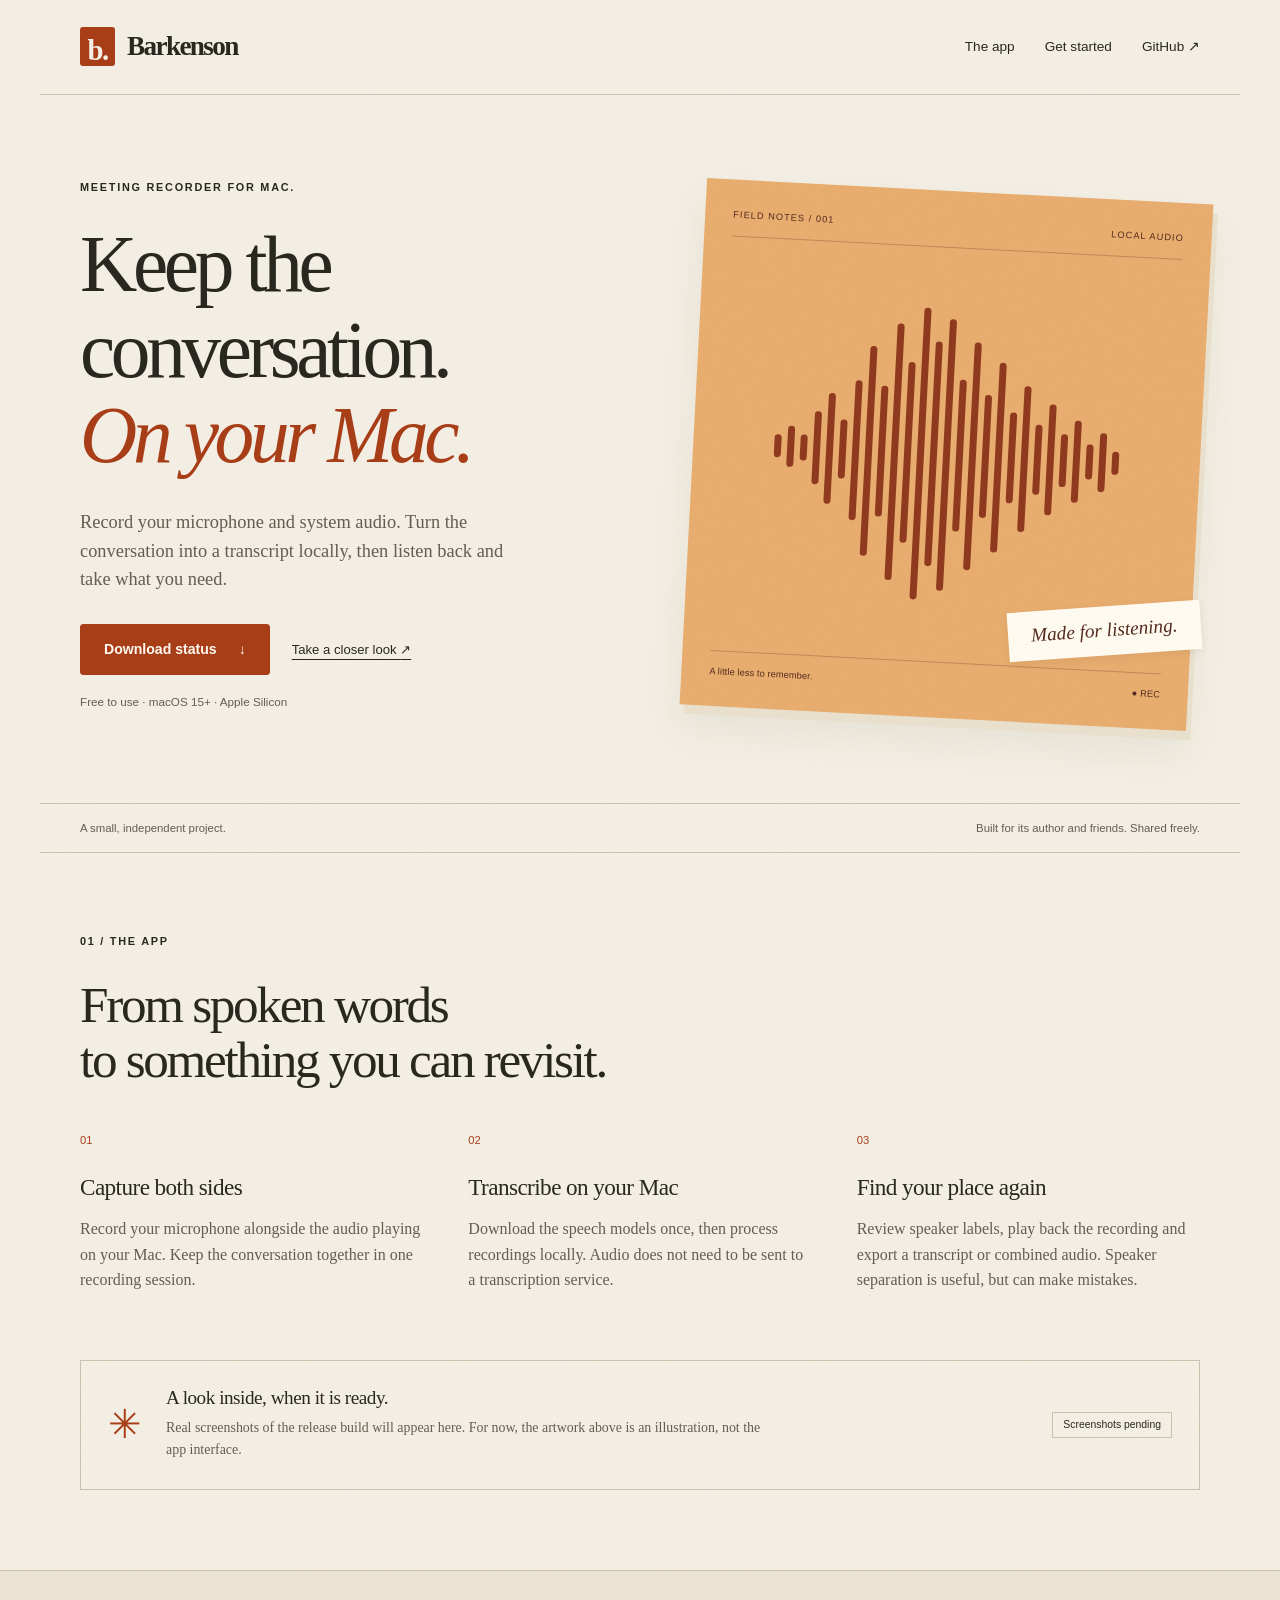
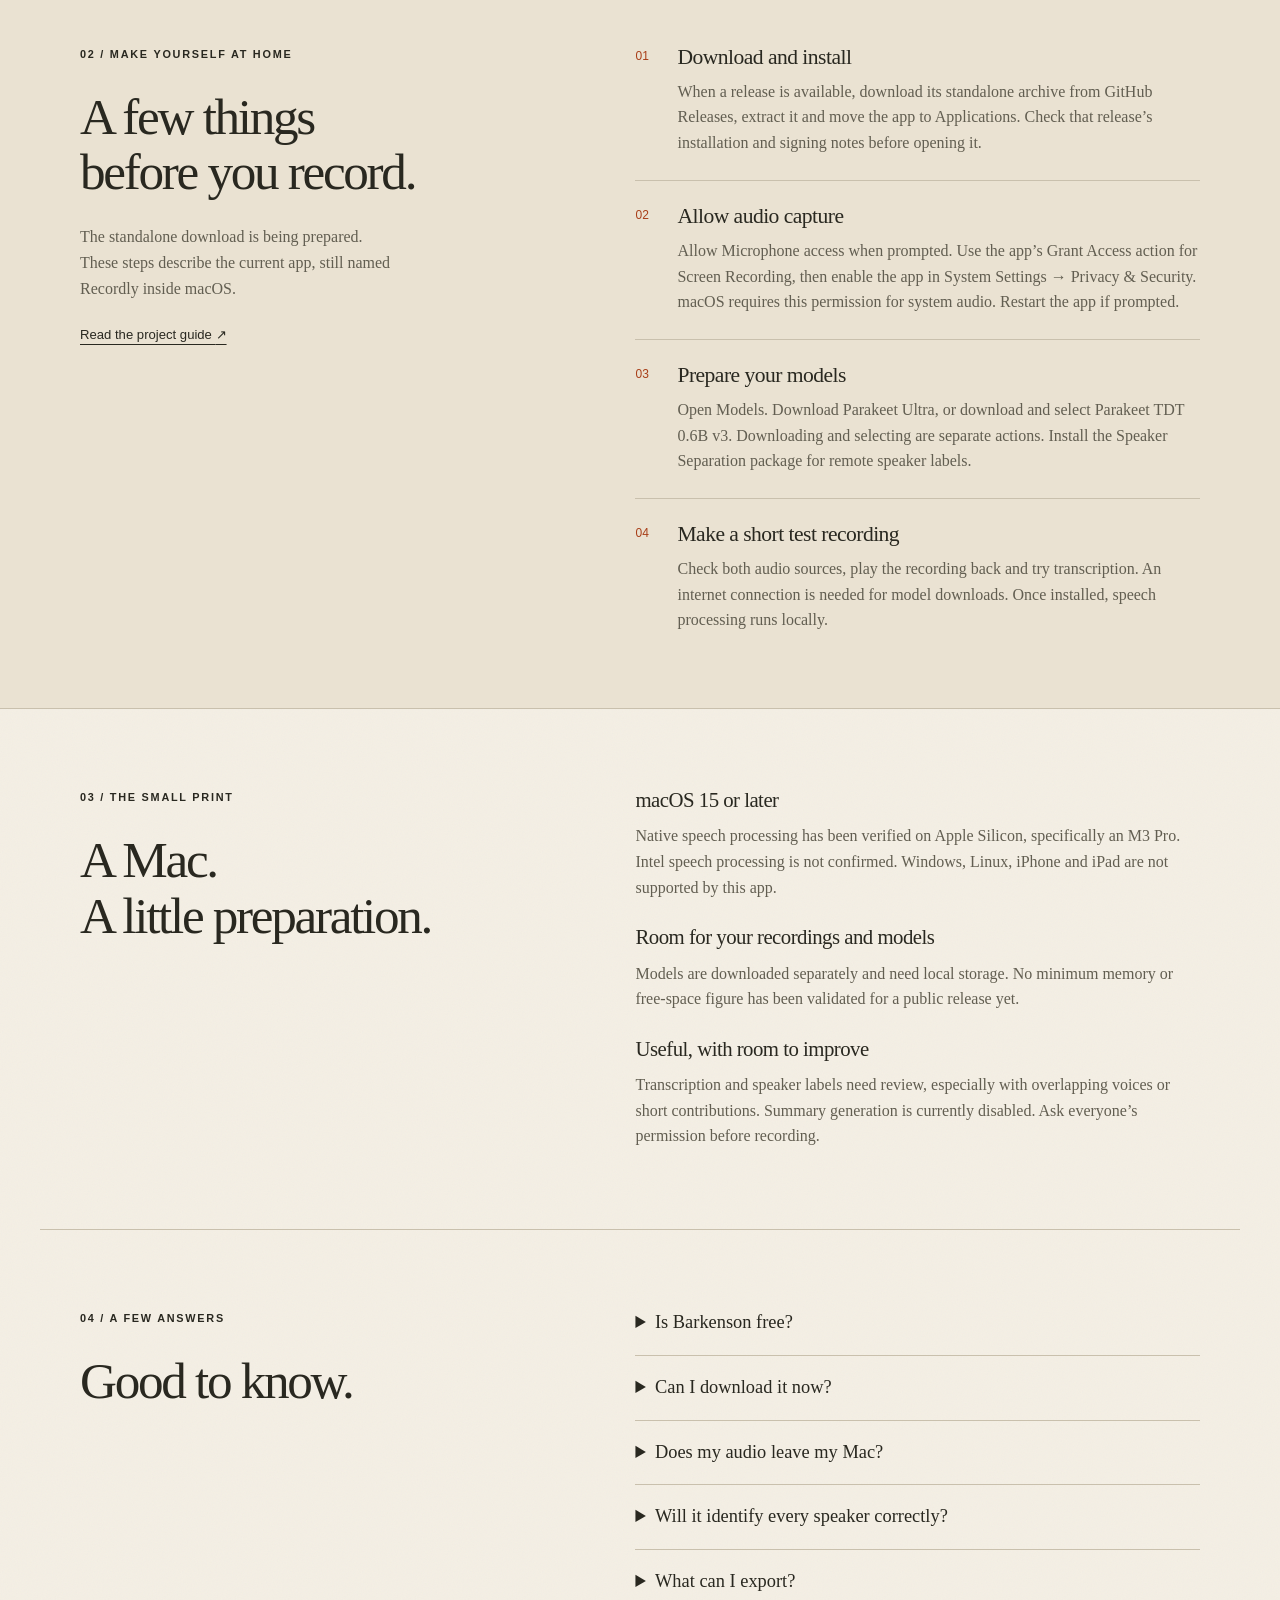
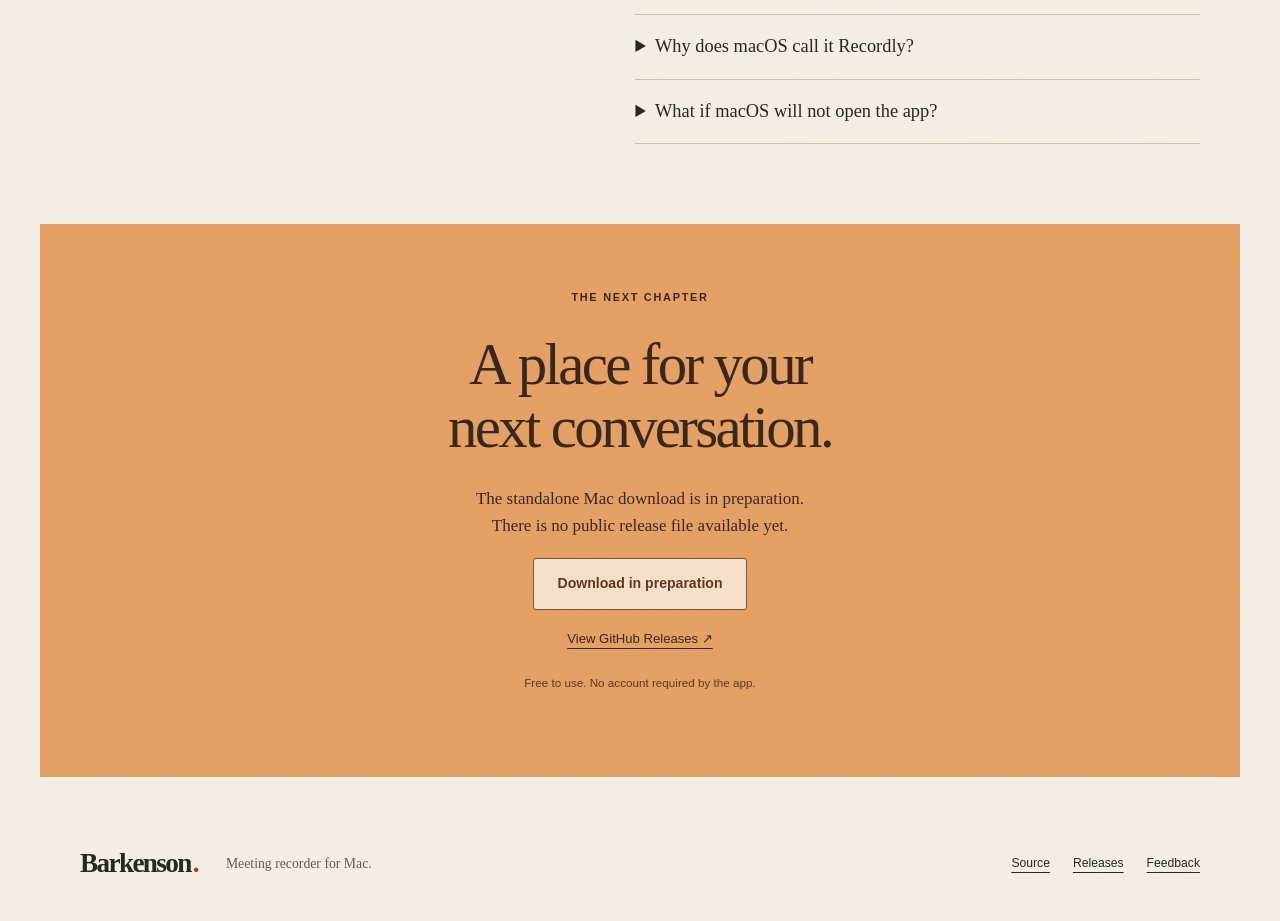
==== site/index.html @ cc35cb73 "feat: add Barkenson paper website and GitHub Pages workflow" ====
<!doctype html>
<html lang="en-GB">
<head>
<meta charset="utf-8">
<meta name="viewport" content="width=device-width, initial-scale=1">
<meta name="theme-color" content="#f4efe4">
<title>Barkenson · Meeting recorder for Mac.</title>
<meta name="description" content="A free meeting recorder for Mac. Capture microphone and system audio, transcribe locally, review speakers and export your recordings. Standalone download in preparation.">
<link rel="canonical" href="https://ziz11.github.io/AI-note-taker-for-meetings/">
<meta property="og:type" content="website">
<meta property="og:locale" content="en_GB">
<meta property="og:title" content="Barkenson · Meeting recorder for Mac.">
<meta property="og:description" content="Keep the conversation. On your Mac. Free local recording and transcription, with a standalone download in preparation.">
<meta property="og:url" content="https://ziz11.github.io/AI-note-taker-for-meetings/">
<meta property="og:image" content="https://ziz11.github.io/AI-note-taker-for-meetings/assets/social.png">
<meta property="og:image:alt" content="Barkenson. Meeting recorder for Mac. Orange sound waves on cream paper.">
<meta name="twitter:card" content="summary_large_image">
<link rel="icon" href="./assets/favicon.svg" type="image/svg+xml">
<link rel="stylesheet" href="./style.css">
</head>
<body>
<a class="skip" href="#main">Skip to content</a>
<header class="masthead wrap">
<a class="wordmark" href="./" aria-label="Barkenson home"><span class="mark" aria-hidden="true">b.</span>Barkenson</a>
<nav aria-label="Main navigation"><a href="#how-it-works">The app</a><a href="#getting-started">Get started</a><a href="https://github.com/ziz11/AI-note-taker-for-meetings">GitHub <span aria-hidden="true">↗</span></a></nav>
</header>
<main id="main">
<section class="hero wrap" aria-labelledby="hero-title">
<div class="hero-copy"><p class="eyebrow">Meeting recorder for Mac.</p>
<h1 id="hero-title">Keep the<br>conversation.<br><em>On your Mac.</em></h1>
<p class="intro">Record your microphone and system audio. Turn the conversation into a transcript locally, then listen back and take what you need.</p>
<div class="actions"><a class="button" href="#download">Download status <span aria-hidden="true">↓</span></a><a class="text-link" href="#how-it-works">Take a closer look <span aria-hidden="true">↗</span></a></div>
<p class="small hero-note">Free to use · macOS 15+ · Apple Silicon</p></div>
<div class="sound-print" aria-hidden="true"><div class="print-top"><span>FIELD NOTES / 001</span><span>LOCAL AUDIO</span></div><div class="wave"><i style="--h:8%"></i><i style="--h:14%"></i><i style="--h:9%"></i><i style="--h:25%"></i><i style="--h:38%"></i><i style="--h:20%"></i><i style="--h:48%"></i><i style="--h:72%"></i><i style="--h:45%"></i><i style="--h:88%"></i><i style="--h:62%"></i><i style="--h:100%"></i><i style="--h:77%"></i><i style="--h:93%"></i><i style="--h:52%"></i><i style="--h:78%"></i><i style="--h:42%"></i><i style="--h:65%"></i><i style="--h:31%"></i><i style="--h:50%"></i><i style="--h:24%"></i><i style="--h:38%"></i><i style="--h:18%"></i><i style="--h:28%"></i><i style="--h:12%"></i><i style="--h:20%"></i><i style="--h:8%"></i></div><div class="print-bottom"><span>A little less to remember.</span><span>● REC</span></div><span class="paper-label">Made for listening.</span></div>
</section>
<div class="edition wrap"><span>A small, independent project.</span><span>Built for its author and friends. Shared freely.</span></div>
<section class="section wrap" id="how-it-works" aria-labelledby="app-title"><div class="section-heading"><p class="eyebrow">01 / The app</p><h2 id="app-title">From spoken words<br>to something you can revisit.</h2></div>
<div class="features"><article><span class="number">01</span><h3>Capture both sides</h3><p>Record your microphone alongside the audio playing on your Mac. Keep the conversation together in one recording session.</p></article><article><span class="number">02</span><h3>Transcribe on your Mac</h3><p>Download the speech models once, then process recordings locally. Audio does not need to be sent to a transcription service.</p></article><article><span class="number">03</span><h3>Find your place again</h3><p>Review speaker labels, play back the recording and export a transcript or combined audio. Speaker separation is useful, but can make mistakes.</p></article></div>
<div class="screenshot-note"><span class="asterisk" aria-hidden="true">✳</span><div><h3>A look inside, when it is ready.</h3><p>Real screenshots of the release build will appear here. For now, the artwork above is an illustration, not the app interface.</p></div><span class="tag">Screenshots pending</span></div>
</section>
<section class="setup" id="getting-started" aria-labelledby="setup-title"><div class="wrap setup-grid"><div><p class="eyebrow">02 / Make yourself at home</p><h2 id="setup-title">A few things<br>before you record.</h2><p class="setup-intro">The standalone download is being prepared. These steps describe the current app, still named Recordly inside macOS.</p><a class="text-link" href="https://github.com/ziz11/AI-note-taker-for-meetings/blob/main/README.md">Read the project guide <span aria-hidden="true">↗</span></a></div>
<ol class="steps"><li><h3>Download and install</h3><p>When a release is available, download its standalone archive from GitHub Releases, extract it and move the app to Applications. Check that release’s installation and signing notes before opening it.</p></li><li><h3>Allow audio capture</h3><p>Allow Microphone access when prompted. Use the app’s Grant Access action for Screen Recording, then enable the app in System Settings → Privacy &amp; Security. macOS requires this permission for system audio. Restart the app if prompted.</p></li><li><h3>Prepare your models</h3><p>Open Models. Download Parakeet Ultra, or download and select Parakeet TDT 0.6B v3. Downloading and selecting are separate actions. Install the Speaker Separation package for remote speaker labels.</p></li><li><h3>Make a short test recording</h3><p>Check both audio sources, play the recording back and try transcription. An internet connection is needed for model downloads. Once installed, speech processing runs locally.</p></li></ol></div></section>
<section class="section wrap requirements" aria-labelledby="requirements-title"><div><p class="eyebrow">03 / The small print</p><h2 id="requirements-title">A Mac.<br>A little preparation.</h2></div><div class="requirements-copy"><h3>macOS 15 or later</h3><p>Native speech processing has been verified on Apple Silicon, specifically an M3 Pro. Intel speech processing is not confirmed. Windows, Linux, iPhone and iPad are not supported by this app.</p><h3>Room for your recordings and models</h3><p>Models are downloaded separately and need local storage. No minimum memory or free-space figure has been validated for a public release yet.</p><h3>Useful, with room to improve</h3><p>Transcription and speaker labels need review, especially with overlapping voices or short contributions. Summary generation is currently disabled. Ask everyone’s permission before recording.</p></div></section>
<section class="section wrap faq" aria-labelledby="faq-title"><div><p class="eyebrow">04 / A few answers</p><h2 id="faq-title">Good to know.</h2></div><div class="questions">
<details><summary>Is Barkenson free?</summary><p>Yes. This is a free project made for its author and friends. The source is available on GitHub.</p></details>
<details><summary>Can I download it now?</summary><p>A public standalone release is still in preparation. Historical build records in the repository are not downloadable app releases. This page will link to an actual release file once one is published and verified.</p></details>
<details><summary>Does my audio leave my Mac?</summary><p>Recording and speech processing run locally. Initial model downloads need internet access. This website uses no analytics, external fonts or third-party scripts.</p></details>
<details><summary>Will it identify every speaker correctly?</summary><p>No. Speaker separation can confuse voices or leave labels incomplete. Without the speaker model, transcription can still run with reduced speaker labelling. Review the result against the audio.</p></details>
<details><summary>What can I export?</summary><p>You can export the transcript and explicitly create combined audio for sharing or keeping elsewhere. Review exported files before sharing a private conversation.</p></details>
<details><summary>Why does macOS call it Recordly?</summary><p>Barkenson is the working name for this site. The current app and its local storage folders still use Recordly. Final branding and release screenshots are being prepared.</p></details>
<details><summary>What if macOS will not open the app?</summary><p>Follow the signing and installation notes attached to the eventual release. The current local development certificate is not a notarised Developer ID release. Do not disable macOS security protections to install an unverified copy.</p></details>
</div></section>
<section class="download wrap" id="download" aria-labelledby="download-title"><p class="eyebrow">The next chapter</p><h2 id="download-title">A place for your<br>next conversation.</h2><p>The standalone Mac download is in preparation.<br>There is no public release file available yet.</p><button class="button pending" disabled>Download in preparation</button><a class="text-link" href="https://github.com/ziz11/AI-note-taker-for-meetings/releases">View GitHub Releases <span aria-hidden="true">↗</span></a><p class="small">Free to use. No account required by the app.</p></section>
</main><footer class="wrap"><a class="wordmark" href="./">Barkenson<span class="footer-period">.</span></a><p>Meeting recorder for Mac.</p><nav aria-label="Project links"><a href="https://github.com/ziz11/AI-note-taker-for-meetings">Source</a><a href="https://github.com/ziz11/AI-note-taker-for-meetings/releases">Releases</a><a href="https://github.com/ziz11/AI-note-taker-for-meetings/issues">Feedback</a></nav></footer>
</body></html>
---- site/style.css ----
@charset "UTF-8";
:root{--paper:#f4efe4;--ink:#292820;--muted:#625e51;--orange:#a83e18;--line:#c9c0ad;--cream:#fffaf0}*{box-sizing:border-box}html{scroll-behavior:smooth;scroll-padding-top:2rem}body{margin:0;background:var(--paper);color:var(--ink);font-family:Georgia,'Times New Roman',serif;font-size:17px;line-height:1.6;background-image:url('./assets/grain.svg')}a{color:inherit;text-underline-offset:5px}a:hover{color:var(--orange)}a:focus-visible,button:focus-visible,summary:focus-visible{outline:3px solid var(--orange);outline-offset:6px}p{margin:0 0 1.2rem}h1,h2,h3{font-weight:400;line-height:1.08;margin:0}h1{font-size:clamp(3.6rem,6.2vw,6rem);letter-spacing:-.055em}h1 em{font-weight:400;color:var(--orange)}h2{font-size:clamp(2.4rem,4vw,3.8rem);letter-spacing:-.045em}h3{font-size:1.45rem;letter-spacing:-.025em}nav,.eyebrow,.small,.number,.tag,.edition,.print-top,.print-bottom,.button,.text-link{font-family:Arial,Helvetica,sans-serif}.wrap{max-width:1200px;margin-inline:auto;padding-inline:40px}.masthead{display:flex;justify-content:space-between;align-items:center;padding-block:25px;border-bottom:1px solid var(--line)}.wordmark{display:flex;align-items:center;gap:12px;font-size:1.7rem;font-weight:bold;letter-spacing:-.06em;text-decoration:none}.mark{display:grid;place-items:center;width:35px;height:39px;color:var(--paper);background:var(--orange);font-size:1.8rem;border-radius:3px}.masthead nav{display:flex;gap:30px;font-size:.85rem}.masthead nav a{text-decoration:none}.hero{display:grid;grid-template-columns:1.1fr 1fr;gap:55px;align-items:center;padding-block:84px 72px}.eyebrow{text-transform:uppercase;font-size:.68rem;font-weight:600;letter-spacing:.16em;margin-bottom:26px}.intro{font-size:1.15rem;line-height:1.55;max-width:425px;margin-top:29px;color:var(--muted)}.actions{display:flex;align-items:center;flex-wrap:wrap;gap:22px;margin-top:30px}.button{display:inline-flex;align-items:center;justify-content:center;gap:22px;background:var(--orange);color:var(--cream);padding:15px 23px;border:1px solid var(--orange);border-radius:3px;font-size:.88rem;font-weight:600;text-decoration:none;line-height:1.4}.button:hover{background:#853014;color:white}.text-link{font-size:.82rem;font-weight:500}.small{font-size:.73rem;color:var(--muted)}.hero-note{margin-top:18px}.sound-print{min-width:0;position:relative;background:#e8ac6d;background-image:url('./assets/grain.svg');aspect-ratio:1/1.04;transform:rotate(3deg);padding:28px;box-shadow:5px 9px 0 #e8dfcd,0 22px 40px #54472c14;color:#532b1d;display:flex;flex-direction:column;justify-content:space-between}.print-top,.print-bottom{display:flex;justify-content:space-between;font-size:.58rem;letter-spacing:.11em}.print-top{border-bottom:1px solid #81533766;padding-bottom:13px}.print-bottom{border-top:1px solid #81533766;padding-top:13px;letter-spacing:.01em}.wave{height:62%;display:flex;align-items:center;justify-content:center;gap:6px}.wave i{height:var(--h);width:7px;flex-shrink:1;background:#8f391f;border-radius:9px}.paper-label{position:absolute;right:-9px;bottom:72px;background:var(--cream);padding:9px 23px;transform:rotate(-7deg);font-size:1.2rem;font-style:italic;box-shadow:0 3px 8px #59371714}.edition{display:flex;justify-content:space-between;gap:20px;border-top:1px solid var(--line);border-bottom:1px solid var(--line);padding-block:15px;font-size:.71rem;color:var(--muted)}.section{padding-block:80px}.section-heading{margin-bottom:45px}.features{display:grid;grid-template-columns:repeat(3,1fr);gap:45px}.number{display:block;color:var(--orange);font-size:.7rem;margin-bottom:25px}.features h3{margin-bottom:16px}.features p,.requirements-copy p,.steps p,.questions p{color:var(--muted);font-size:1rem}.screenshot-note{margin-top:48px;border:1px solid var(--line);padding:27px;display:flex;gap:24px;align-items:center}.screenshot-note h3{font-size:1.2rem}.screenshot-note p{font-size:.87rem;margin:8px 0 0;color:var(--muted);max-width:610px}.asterisk{color:var(--orange);font-size:2.5rem}.tag{font-size:.65rem;white-space:nowrap;border:1px solid var(--line);padding:4px 10px;margin-left:auto}.setup{background:#eae2d2;border-block:1px solid var(--line);padding-block:75px}.setup-grid,.requirements,.faq{display:grid;grid-template-columns:1fr 1.2fr;gap:85px}.setup-intro{max-width:320px;margin-top:25px;color:var(--muted);font-size:1rem}.steps{list-style:none;counter-reset:step;margin:0;padding:0}.steps li{counter-increment:step;position:relative;padding:0 0 24px 42px;margin-bottom:24px;border-bottom:1px solid var(--line)}.steps li:last-child{margin-bottom:0;padding-bottom:0;border-bottom:0}.steps li:before{content:counter(step,decimal-leading-zero);position:absolute;left:0;top:3px;font:12px Arial,sans-serif;color:var(--orange)}.steps h3{font-size:1.35rem;margin-bottom:10px}.steps p{margin-bottom:0}.requirements{border-bottom:1px solid var(--line)}.requirements-copy h3{font-size:1.3rem;margin-bottom:12px}.requirements-copy p{margin-bottom:26px}.requirements-copy p:last-child{margin:0}.questions details{border-bottom:1px solid var(--line);padding-block:19px}.questions details:first-child{padding-top:0}.questions summary{cursor:pointer;font-size:1.15rem;line-height:1.4;padding-right:12px}.questions p{padding-top:15px;margin-bottom:3px}.download{background:#e4a064;background-image:url('./assets/grain.svg');text-align:center;padding-block:65px;margin-bottom:65px;color:#3c271d}.download h2{font-size:clamp(2.7rem,4.6vw,4.6rem)}.download>p:not(.eyebrow){margin-top:25px}.download .text-link{display:block;margin-top:18px}.pending{background:#f5dfc8;color:#5b3925;border-color:#855435;cursor:not-allowed}.pending:hover{background:#f5dfc8;color:#5b3925}.download .small{color:#5b3925}footer{display:flex;align-items:center;gap:28px;padding-block:0 35px}footer p{font-size:.86rem;color:var(--muted);margin:0}footer nav{display:flex;gap:23px;font-size:.76rem;margin-left:auto}.footer-period{color:var(--orange);margin-left:-10px}.skip{position:absolute;top:-100px;left:12px;z-index:2;background:var(--cream);padding:10px}.skip:focus{top:10px}@media(max-width:900px){.wrap{padding-inline:28px}.hero{gap:30px;padding-block:60px}.setup-grid,.requirements,.faq{gap:40px}.features{gap:25px}.tag{display:none}.wave{gap:4px}.wave i{width:5px}footer{flex-wrap:wrap}footer nav{margin-left:0}}@media(max-width:650px){.wrap{padding-inline:22px}.masthead{padding-block:18px}.wordmark{font-size:1.45rem}.masthead nav{gap:16px;font-size:.75rem}.masthead nav a:first-child{display:none}.hero{grid-template-columns:minmax(0,1fr);padding-block:45px;gap:38px}.hero h1{font-size:clamp(2.35rem,12vw,4.8rem)}.intro{font-size:1.1rem}.sound-print{max-width:390px;width:calc(100% - 16px);margin:0 auto 8px;aspect-ratio:1.12}.wave{gap:4px}.wave i{width:6px}.edition{flex-direction:column;gap:4px}.section{padding-block:52px}.features,.setup-grid,.requirements,.faq{grid-template-columns:1fr;gap:30px}.features article{border-top:1px solid var(--line);padding-top:22px}.number{margin-bottom:12px}.features p{margin-bottom:0}.screenshot-note{padding:20px;gap:15px;margin-top:30px}.screenshot-note .asterisk{align-self:flex-start}.setup{padding-block:52px}.setup-intro{max-width:none}.steps li{padding-left:35px}.download{margin-inline:12px;margin-bottom:40px;padding-block:45px}.download h2{font-size:2.8rem}footer{gap:10px 25px}footer p{flex-basis:100%}footer nav{margin-top:12px;gap:25px}}@media(prefers-reduced-motion:reduce){html{scroll-behavior:auto}}@media(forced-colors:active){.sound-print{border:1px solid CanvasText}.wave i{background:CanvasText}.button{border:1px solid ButtonText}}
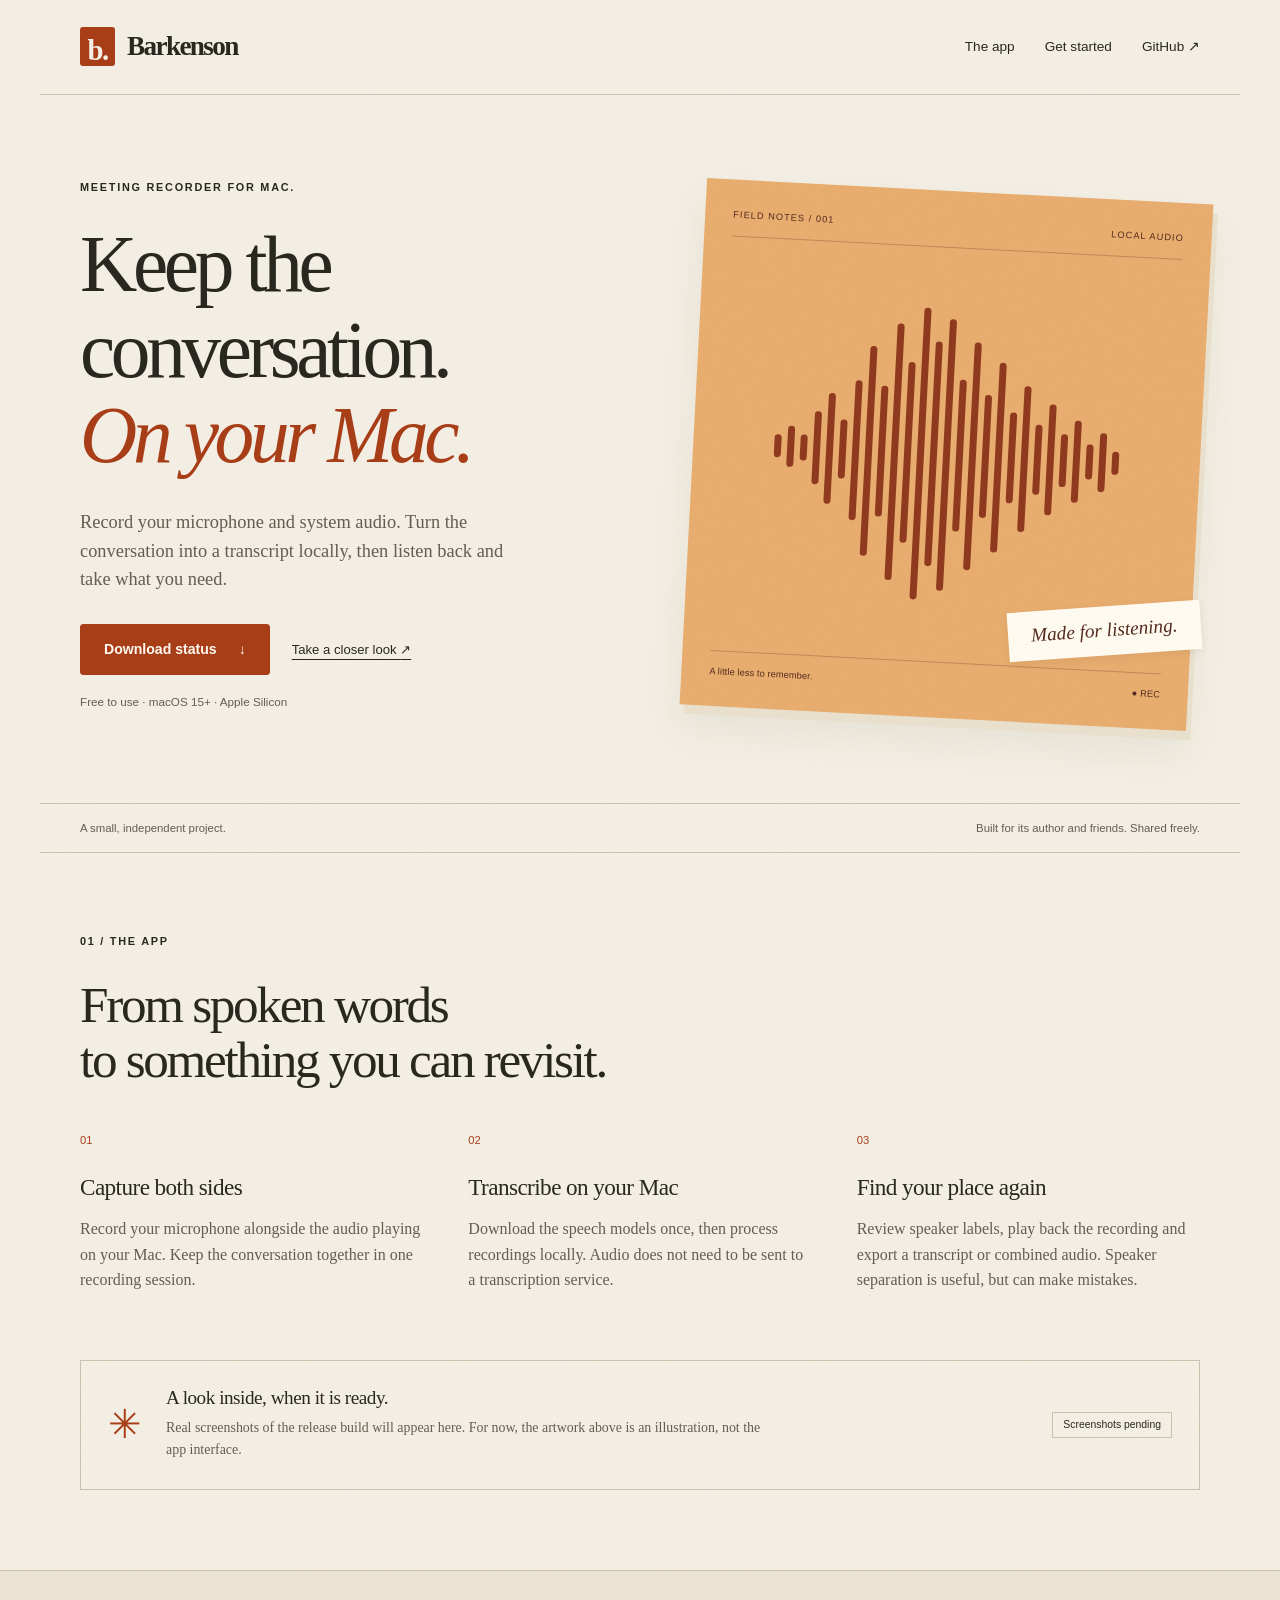
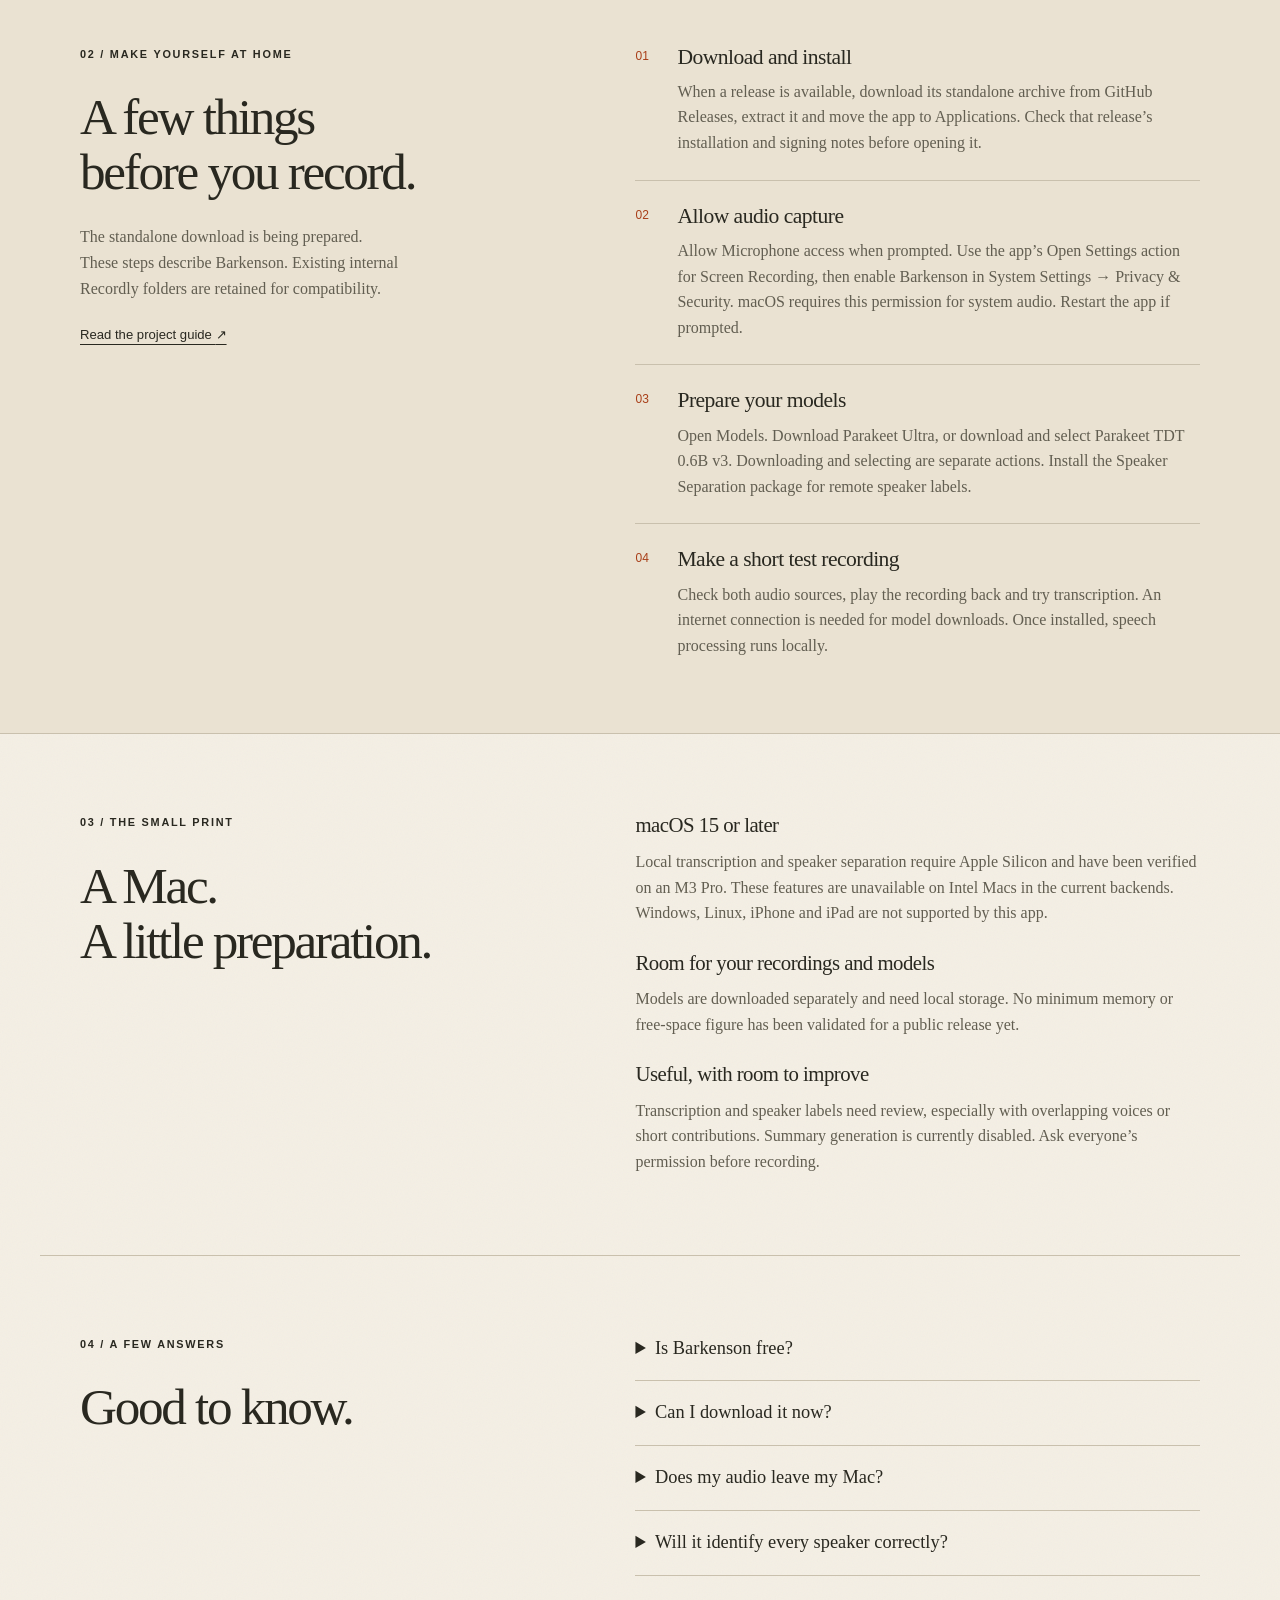
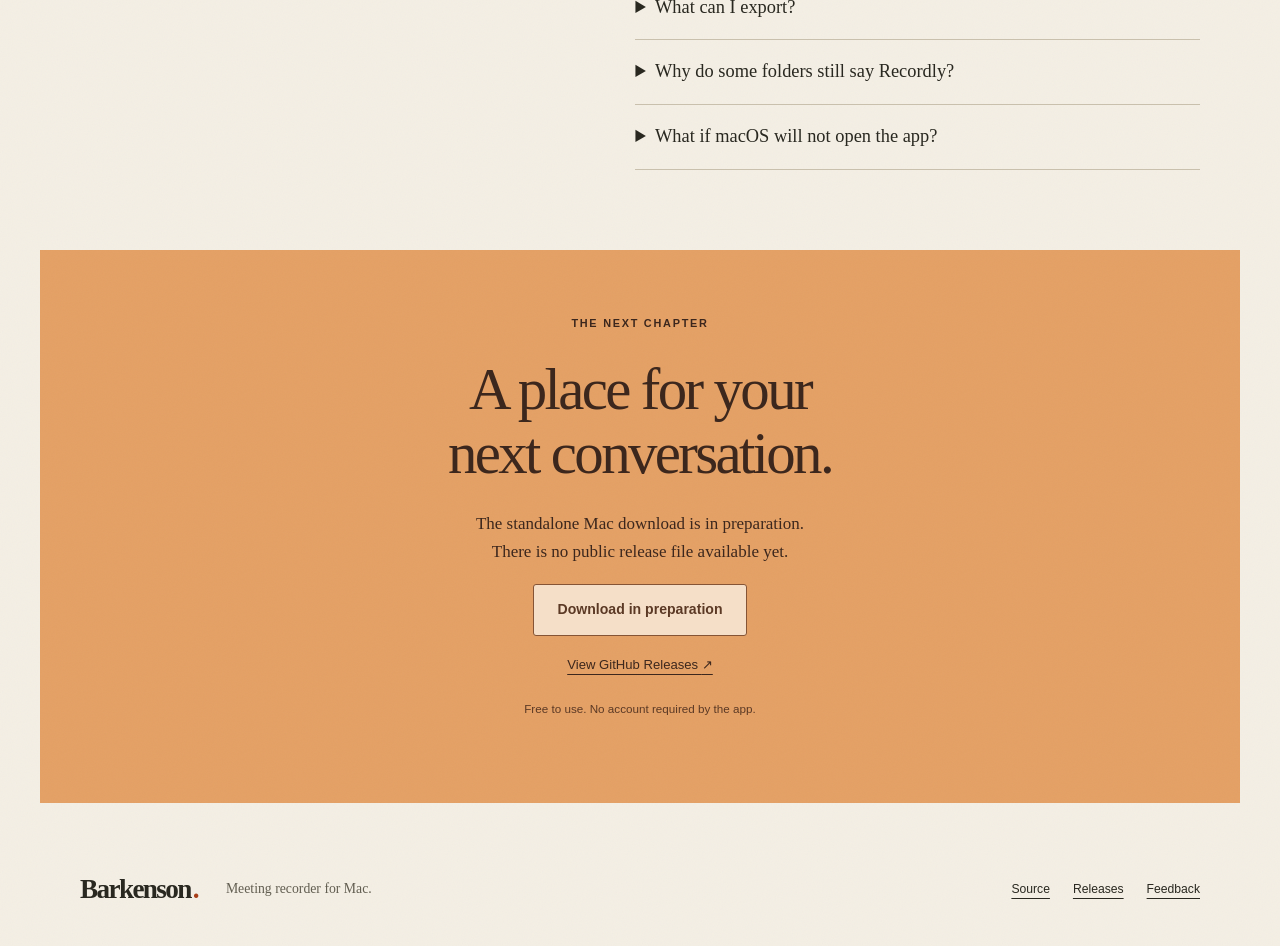
==== commit e0d67ba3: "fix: align website URLs and requirements with Barkenson integration" ====
--- a/site/index.html
+++ b/site/index.html
@@ -6,13 +6,13 @@
 <meta name="theme-color" content="#f4efe4">
 <title>Barkenson · Meeting recorder for Mac.</title>
 <meta name="description" content="A free meeting recorder for Mac. Capture microphone and system audio, transcribe locally, review speakers and export your recordings. Standalone download in preparation.">
-<link rel="canonical" href="https://ziz11.github.io/AI-note-taker-for-meetings/">
+<link rel="canonical" href="https://ziz11.github.io/Barkenson-Meeting-recorder-for-Mac/">
 <meta property="og:type" content="website">
 <meta property="og:locale" content="en_GB">
 <meta property="og:title" content="Barkenson · Meeting recorder for Mac.">
 <meta property="og:description" content="Keep the conversation. On your Mac. Free local recording and transcription, with a standalone download in preparation.">
-<meta property="og:url" content="https://ziz11.github.io/AI-note-taker-for-meetings/">
-<meta property="og:image" content="https://ziz11.github.io/AI-note-taker-for-meetings/assets/social.png">
+<meta property="og:url" content="https://ziz11.github.io/Barkenson-Meeting-recorder-for-Mac/">
+<meta property="og:image" content="https://ziz11.github.io/Barkenson-Meeting-recorder-for-Mac/assets/social.png">
 <meta property="og:image:alt" content="Barkenson. Meeting recorder for Mac. Orange sound waves on cream paper.">
 <meta name="twitter:card" content="summary_large_image">
 <link rel="icon" href="./assets/favicon.svg" type="image/svg+xml">
@@ -22,7 +22,7 @@
 <a class="skip" href="#main">Skip to content</a>
 <header class="masthead wrap">
 <a class="wordmark" href="./" aria-label="Barkenson home"><span class="mark" aria-hidden="true">b.</span>Barkenson</a>
-<nav aria-label="Main navigation"><a href="#how-it-works">The app</a><a href="#getting-started">Get started</a><a href="https://github.com/ziz11/AI-note-taker-for-meetings">GitHub <span aria-hidden="true">↗</span></a></nav>
+<nav aria-label="Main navigation"><a href="#how-it-works">The app</a><a href="#getting-started">Get started</a><a href="https://github.com/ziz11/Barkenson-Meeting-recorder-for-Mac">GitHub <span aria-hidden="true">↗</span></a></nav>
 </header>
 <main id="main">
 <section class="hero wrap" aria-labelledby="hero-title">
@@ -38,18 +38,18 @@
 <div class="features"><article><span class="number">01</span><h3>Capture both sides</h3><p>Record your microphone alongside the audio playing on your Mac. Keep the conversation together in one recording session.</p></article><article><span class="number">02</span><h3>Transcribe on your Mac</h3><p>Download the speech models once, then process recordings locally. Audio does not need to be sent to a transcription service.</p></article><article><span class="number">03</span><h3>Find your place again</h3><p>Review speaker labels, play back the recording and export a transcript or combined audio. Speaker separation is useful, but can make mistakes.</p></article></div>
 <div class="screenshot-note"><span class="asterisk" aria-hidden="true">✳</span><div><h3>A look inside, when it is ready.</h3><p>Real screenshots of the release build will appear here. For now, the artwork above is an illustration, not the app interface.</p></div><span class="tag">Screenshots pending</span></div>
 </section>
-<section class="setup" id="getting-started" aria-labelledby="setup-title"><div class="wrap setup-grid"><div><p class="eyebrow">02 / Make yourself at home</p><h2 id="setup-title">A few things<br>before you record.</h2><p class="setup-intro">The standalone download is being prepared. These steps describe the current app, still named Recordly inside macOS.</p><a class="text-link" href="https://github.com/ziz11/AI-note-taker-for-meetings/blob/main/README.md">Read the project guide <span aria-hidden="true">↗</span></a></div>
-<ol class="steps"><li><h3>Download and install</h3><p>When a release is available, download its standalone archive from GitHub Releases, extract it and move the app to Applications. Check that release’s installation and signing notes before opening it.</p></li><li><h3>Allow audio capture</h3><p>Allow Microphone access when prompted. Use the app’s Grant Access action for Screen Recording, then enable the app in System Settings → Privacy &amp; Security. macOS requires this permission for system audio. Restart the app if prompted.</p></li><li><h3>Prepare your models</h3><p>Open Models. Download Parakeet Ultra, or download and select Parakeet TDT 0.6B v3. Downloading and selecting are separate actions. Install the Speaker Separation package for remote speaker labels.</p></li><li><h3>Make a short test recording</h3><p>Check both audio sources, play the recording back and try transcription. An internet connection is needed for model downloads. Once installed, speech processing runs locally.</p></li></ol></div></section>
-<section class="section wrap requirements" aria-labelledby="requirements-title"><div><p class="eyebrow">03 / The small print</p><h2 id="requirements-title">A Mac.<br>A little preparation.</h2></div><div class="requirements-copy"><h3>macOS 15 or later</h3><p>Native speech processing has been verified on Apple Silicon, specifically an M3 Pro. Intel speech processing is not confirmed. Windows, Linux, iPhone and iPad are not supported by this app.</p><h3>Room for your recordings and models</h3><p>Models are downloaded separately and need local storage. No minimum memory or free-space figure has been validated for a public release yet.</p><h3>Useful, with room to improve</h3><p>Transcription and speaker labels need review, especially with overlapping voices or short contributions. Summary generation is currently disabled. Ask everyone’s permission before recording.</p></div></section>
+<section class="setup" id="getting-started" aria-labelledby="setup-title"><div class="wrap setup-grid"><div><p class="eyebrow">02 / Make yourself at home</p><h2 id="setup-title">A few things<br>before you record.</h2><p class="setup-intro">The standalone download is being prepared. These steps describe Barkenson. Existing internal Recordly folders are retained for compatibility.</p><a class="text-link" href="https://github.com/ziz11/Barkenson-Meeting-recorder-for-Mac/blob/main/README.md">Read the project guide <span aria-hidden="true">↗</span></a></div>
+<ol class="steps"><li><h3>Download and install</h3><p>When a release is available, download its standalone archive from GitHub Releases, extract it and move the app to Applications. Check that release’s installation and signing notes before opening it.</p></li><li><h3>Allow audio capture</h3><p>Allow Microphone access when prompted. Use the app’s Open Settings action for Screen Recording, then enable Barkenson in System Settings → Privacy &amp; Security. macOS requires this permission for system audio. Restart the app if prompted.</p></li><li><h3>Prepare your models</h3><p>Open Models. Download Parakeet Ultra, or download and select Parakeet TDT 0.6B v3. Downloading and selecting are separate actions. Install the Speaker Separation package for remote speaker labels.</p></li><li><h3>Make a short test recording</h3><p>Check both audio sources, play the recording back and try transcription. An internet connection is needed for model downloads. Once installed, speech processing runs locally.</p></li></ol></div></section>
+<section class="section wrap requirements" aria-labelledby="requirements-title"><div><p class="eyebrow">03 / The small print</p><h2 id="requirements-title">A Mac.<br>A little preparation.</h2></div><div class="requirements-copy"><h3>macOS 15 or later</h3><p>Local transcription and speaker separation require Apple Silicon and have been verified on an M3 Pro. These features are unavailable on Intel Macs in the current backends. Windows, Linux, iPhone and iPad are not supported by this app.</p><h3>Room for your recordings and models</h3><p>Models are downloaded separately and need local storage. No minimum memory or free-space figure has been validated for a public release yet.</p><h3>Useful, with room to improve</h3><p>Transcription and speaker labels need review, especially with overlapping voices or short contributions. Summary generation is currently disabled. Ask everyone’s permission before recording.</p></div></section>
 <section class="section wrap faq" aria-labelledby="faq-title"><div><p class="eyebrow">04 / A few answers</p><h2 id="faq-title">Good to know.</h2></div><div class="questions">
 <details><summary>Is Barkenson free?</summary><p>Yes. This is a free project made for its author and friends. The source is available on GitHub.</p></details>
 <details><summary>Can I download it now?</summary><p>A public standalone release is still in preparation. Historical build records in the repository are not downloadable app releases. This page will link to an actual release file once one is published and verified.</p></details>
 <details><summary>Does my audio leave my Mac?</summary><p>Recording and speech processing run locally. Initial model downloads need internet access. This website uses no analytics, external fonts or third-party scripts.</p></details>
 <details><summary>Will it identify every speaker correctly?</summary><p>No. Speaker separation can confuse voices or leave labels incomplete. Without the speaker model, transcription can still run with reduced speaker labelling. Review the result against the audio.</p></details>
 <details><summary>What can I export?</summary><p>You can export the transcript and explicitly create combined audio for sharing or keeping elsewhere. Review exported files before sharing a private conversation.</p></details>
-<details><summary>Why does macOS call it Recordly?</summary><p>Barkenson is the working name for this site. The current app and its local storage folders still use Recordly. Final branding and release screenshots are being prepared.</p></details>
+<details><summary>Why do some folders still say Recordly?</summary><p>Barkenson is the app’s final name and the name shown in its interface and permission explanations. Existing internal Recordly paths and identifiers are retained for compatibility with recordings, models and preferences.</p></details>
 <details><summary>What if macOS will not open the app?</summary><p>Follow the signing and installation notes attached to the eventual release. The current local development certificate is not a notarised Developer ID release. Do not disable macOS security protections to install an unverified copy.</p></details>
 </div></section>
-<section class="download wrap" id="download" aria-labelledby="download-title"><p class="eyebrow">The next chapter</p><h2 id="download-title">A place for your<br>next conversation.</h2><p>The standalone Mac download is in preparation.<br>There is no public release file available yet.</p><button class="button pending" disabled>Download in preparation</button><a class="text-link" href="https://github.com/ziz11/AI-note-taker-for-meetings/releases">View GitHub Releases <span aria-hidden="true">↗</span></a><p class="small">Free to use. No account required by the app.</p></section>
-</main><footer class="wrap"><a class="wordmark" href="./">Barkenson<span class="footer-period">.</span></a><p>Meeting recorder for Mac.</p><nav aria-label="Project links"><a href="https://github.com/ziz11/AI-note-taker-for-meetings">Source</a><a href="https://github.com/ziz11/AI-note-taker-for-meetings/releases">Releases</a><a href="https://github.com/ziz11/AI-note-taker-for-meetings/issues">Feedback</a></nav></footer>
+<section class="download wrap" id="download" aria-labelledby="download-title"><p class="eyebrow">The next chapter</p><h2 id="download-title">A place for your<br>next conversation.</h2><p>The standalone Mac download is in preparation.<br>There is no public release file available yet.</p><button class="button pending" disabled>Download in preparation</button><a class="text-link" href="https://github.com/ziz11/Barkenson-Meeting-recorder-for-Mac/releases">View GitHub Releases <span aria-hidden="true">↗</span></a><p class="small">Free to use. No account required by the app.</p></section>
+</main><footer class="wrap"><a class="wordmark" href="./">Barkenson<span class="footer-period">.</span></a><p>Meeting recorder for Mac.</p><nav aria-label="Project links"><a href="https://github.com/ziz11/Barkenson-Meeting-recorder-for-Mac">Source</a><a href="https://github.com/ziz11/Barkenson-Meeting-recorder-for-Mac/releases">Releases</a><a href="https://github.com/ziz11/Barkenson-Meeting-recorder-for-Mac/issues">Feedback</a></nav></footer>
 </body></html>
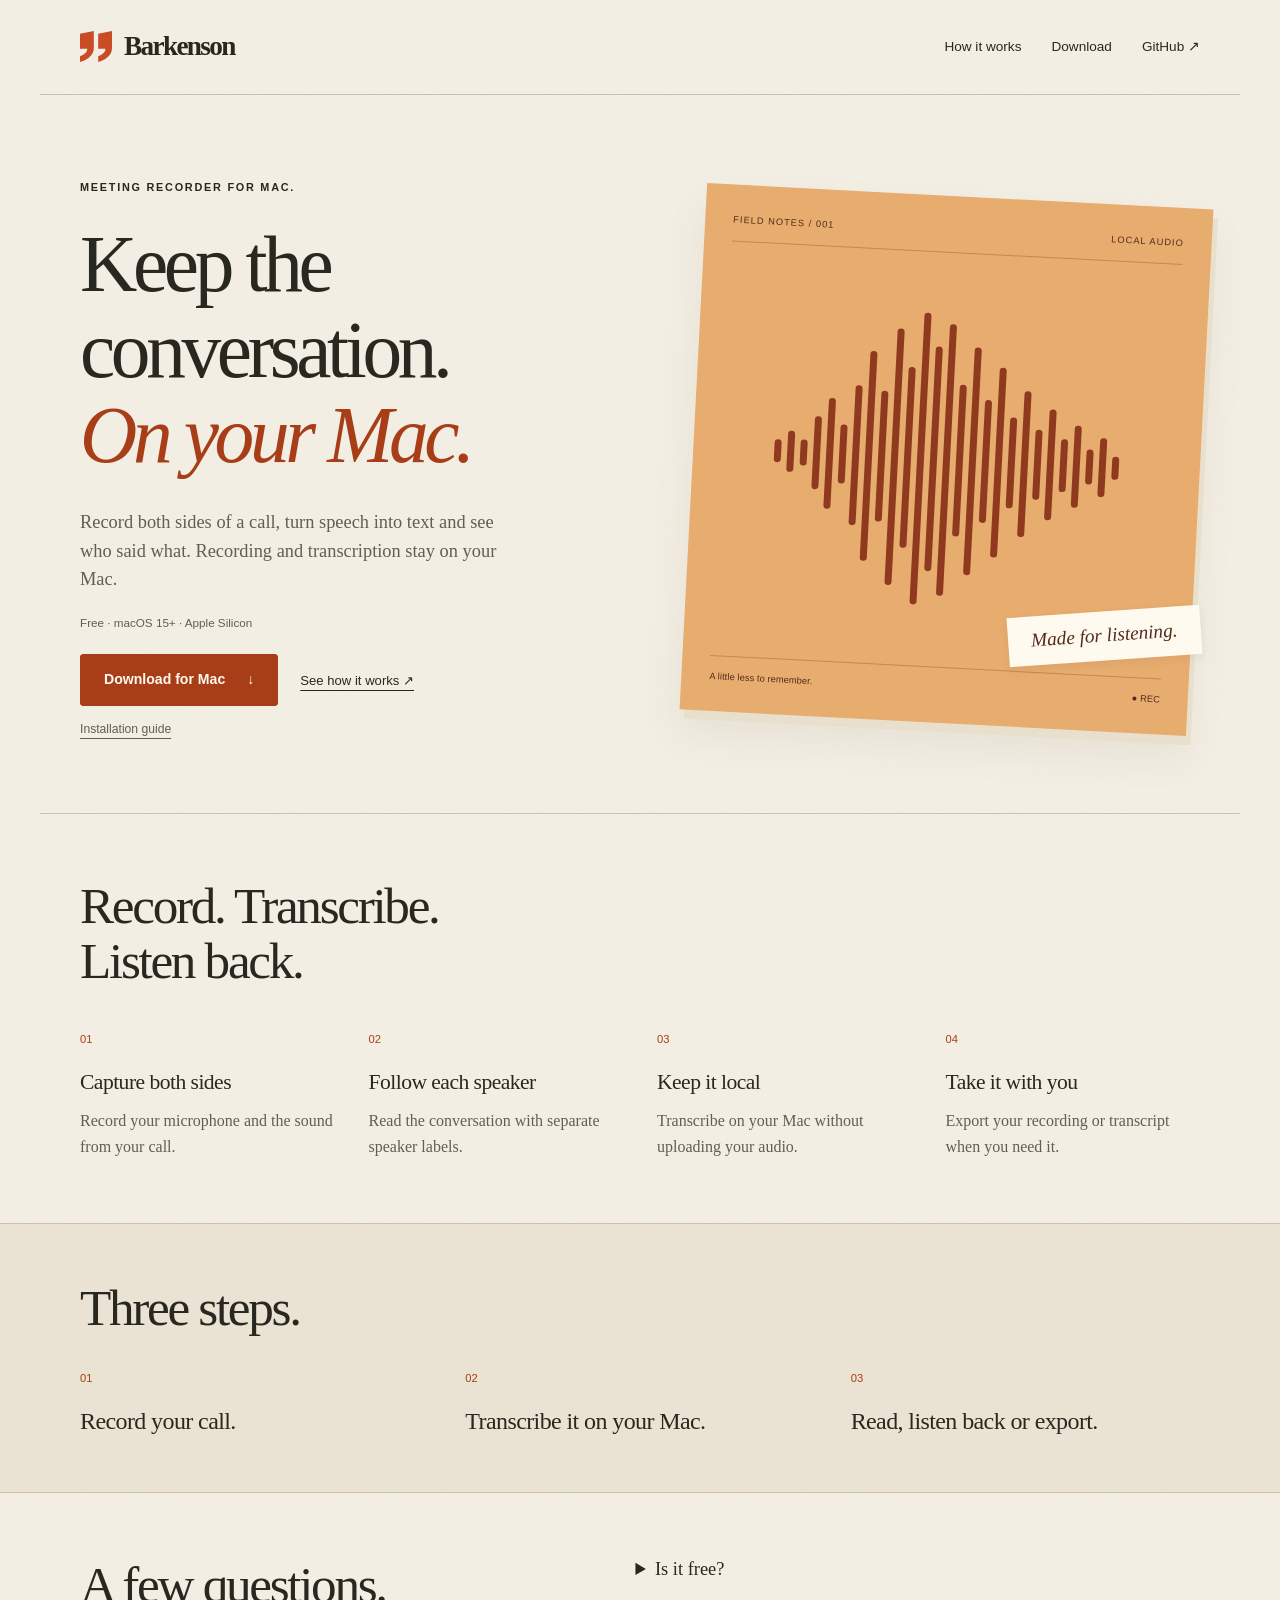
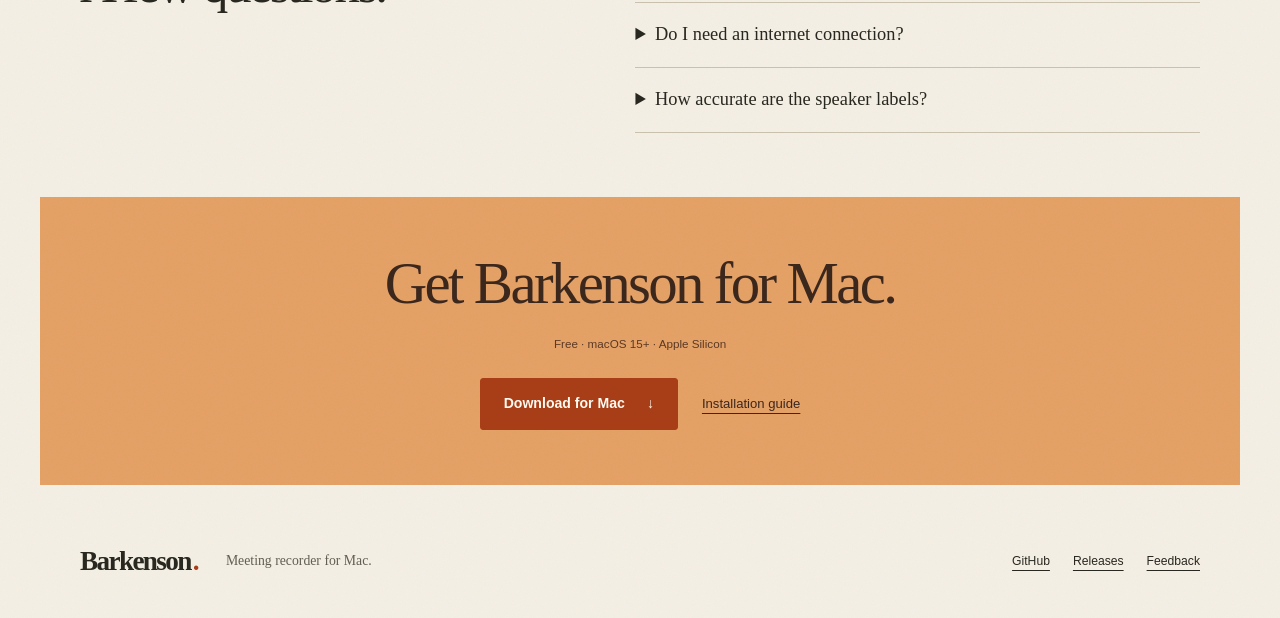
==== commit f6e1f567: "feat: simplify Barkenson landing page and link published download" ====
--- a/site/index.html
+++ b/site/index.html
@@ -5,12 +5,12 @@
 <meta name="viewport" content="width=device-width, initial-scale=1">
 <meta name="theme-color" content="#f4efe4">
 <title>Barkenson · Meeting recorder for Mac.</title>
-<meta name="description" content="A free meeting recorder for Mac. Capture microphone and system audio, transcribe locally, review speakers and export your recordings. Standalone download in preparation.">
+<meta name="description" content="Record both sides of a call, turn speech into text and see who said what. Recording and transcription stay on your Mac. Free for macOS 15+ and Apple Silicon.">
 <link rel="canonical" href="https://ziz11.github.io/Barkenson-Meeting-recorder-for-Mac/">
 <meta property="og:type" content="website">
 <meta property="og:locale" content="en_GB">
 <meta property="og:title" content="Barkenson · Meeting recorder for Mac.">
-<meta property="og:description" content="Keep the conversation. On your Mac. Free local recording and transcription, with a standalone download in preparation.">
+<meta property="og:description" content="Record both sides of a call, turn speech into text and see who said what. Recording and transcription stay on your Mac.">
 <meta property="og:url" content="https://ziz11.github.io/Barkenson-Meeting-recorder-for-Mac/">
 <meta property="og:image" content="https://ziz11.github.io/Barkenson-Meeting-recorder-for-Mac/assets/social.png">
 <meta property="og:image:alt" content="Barkenson. Meeting recorder for Mac. Orange sound waves on cream paper.">
@@ -21,35 +21,45 @@
 <body>
 <a class="skip" href="#main">Skip to content</a>
 <header class="masthead wrap">
-<a class="wordmark" href="./" aria-label="Barkenson home"><span class="mark" aria-hidden="true">b.</span>Barkenson</a>
-<nav aria-label="Main navigation"><a href="#how-it-works">The app</a><a href="#getting-started">Get started</a><a href="https://github.com/ziz11/Barkenson-Meeting-recorder-for-Mac">GitHub <span aria-hidden="true">↗</span></a></nav>
+<a class="wordmark" href="./" aria-label="Barkenson home"><img class="mark" src="./assets/barkenson-mark.svg" width="32" height="32" alt="">Barkenson</a>
+<nav aria-label="Main navigation"><a href="#how-it-works">How it works</a><a href="#download">Download</a><a href="https://github.com/ziz11/Barkenson-Meeting-recorder-for-Mac">GitHub <span aria-hidden="true">↗</span></a></nav>
 </header>
 <main id="main">
 <section class="hero wrap" aria-labelledby="hero-title">
 <div class="hero-copy"><p class="eyebrow">Meeting recorder for Mac.</p>
 <h1 id="hero-title">Keep the<br>conversation.<br><em>On your Mac.</em></h1>
-<p class="intro">Record your microphone and system audio. Turn the conversation into a transcript locally, then listen back and take what you need.</p>
-<div class="actions"><a class="button" href="#download">Download status <span aria-hidden="true">↓</span></a><a class="text-link" href="#how-it-works">Take a closer look <span aria-hidden="true">↗</span></a></div>
-<p class="small hero-note">Free to use · macOS 15+ · Apple Silicon</p></div>
+<p class="intro">Record both sides of a call, turn speech into text and see who said what. Recording and transcription stay on your Mac.</p>
+<p class="small hero-note">Free · macOS 15+ · Apple Silicon</p>
+<div class="actions"><a class="button" href="https://github.com/ziz11/Barkenson-Meeting-recorder-for-Mac/releases/download/v0.1.0-preview.1/Barkenson-0.1.0-build5-macOS.zip">Download for Mac <span aria-hidden="true">↓</span></a><a class="text-link" href="#how-it-works">See how it works <span aria-hidden="true">↗</span></a></div>
+<a class="installation-link" href="./installation.html">Installation guide</a></div>
 <div class="sound-print" aria-hidden="true"><div class="print-top"><span>FIELD NOTES / 001</span><span>LOCAL AUDIO</span></div><div class="wave"><i style="--h:8%"></i><i style="--h:14%"></i><i style="--h:9%"></i><i style="--h:25%"></i><i style="--h:38%"></i><i style="--h:20%"></i><i style="--h:48%"></i><i style="--h:72%"></i><i style="--h:45%"></i><i style="--h:88%"></i><i style="--h:62%"></i><i style="--h:100%"></i><i style="--h:77%"></i><i style="--h:93%"></i><i style="--h:52%"></i><i style="--h:78%"></i><i style="--h:42%"></i><i style="--h:65%"></i><i style="--h:31%"></i><i style="--h:50%"></i><i style="--h:24%"></i><i style="--h:38%"></i><i style="--h:18%"></i><i style="--h:28%"></i><i style="--h:12%"></i><i style="--h:20%"></i><i style="--h:8%"></i></div><div class="print-bottom"><span>A little less to remember.</span><span>● REC</span></div><span class="paper-label">Made for listening.</span></div>
 </section>
-<div class="edition wrap"><span>A small, independent project.</span><span>Built for its author and friends. Shared freely.</span></div>
-<section class="section wrap" id="how-it-works" aria-labelledby="app-title"><div class="section-heading"><p class="eyebrow">01 / The app</p><h2 id="app-title">From spoken words<br>to something you can revisit.</h2></div>
-<div class="features"><article><span class="number">01</span><h3>Capture both sides</h3><p>Record your microphone alongside the audio playing on your Mac. Keep the conversation together in one recording session.</p></article><article><span class="number">02</span><h3>Transcribe on your Mac</h3><p>Download the speech models once, then process recordings locally. Audio does not need to be sent to a transcription service.</p></article><article><span class="number">03</span><h3>Find your place again</h3><p>Review speaker labels, play back the recording and export a transcript or combined audio. Speaker separation is useful, but can make mistakes.</p></article></div>
-<div class="screenshot-note"><span class="asterisk" aria-hidden="true">✳</span><div><h3>A look inside, when it is ready.</h3><p>Real screenshots of the release build will appear here. For now, the artwork above is an illustration, not the app interface.</p></div><span class="tag">Screenshots pending</span></div>
+<section class="section wrap" id="how-it-works" aria-labelledby="app-title">
+<div class="section-heading"><h2 id="app-title">Record. Transcribe.<br>Listen back.</h2></div>
+<div class="features">
+<article><span class="number" aria-hidden="true">01</span><h3>Capture both sides</h3><p>Record your microphone and the sound from your call.</p></article>
+<article><span class="number" aria-hidden="true">02</span><h3>Follow each speaker</h3><p>Read the conversation with separate speaker labels.</p></article>
+<article><span class="number" aria-hidden="true">03</span><h3>Keep it local</h3><p>Transcribe on your Mac without uploading your audio.</p></article>
+<article><span class="number" aria-hidden="true">04</span><h3>Take it with you</h3><p>Export your recording or transcript when you need it.</p></article>
+</div></section>
+<section class="steps-section" aria-labelledby="steps-title"><div class="wrap">
+<h2 id="steps-title">Three steps.</h2>
+<ol class="steps">
+<li><span class="step-number" aria-hidden="true">01</span><h3>Record your call.</h3></li>
+<li><span class="step-number" aria-hidden="true">02</span><h3>Transcribe it on your Mac.</h3></li>
+<li><span class="step-number" aria-hidden="true">03</span><h3>Read, listen back or export.</h3></li>
+</ol></div></section>
+<section class="section wrap faq" aria-labelledby="faq-title"><h2 id="faq-title">A few questions.</h2><div class="questions">
+<details><summary>Is it free?</summary><p>Yes. Barkenson is free to use.</p></details>
+<details><summary>Do I need an internet connection?</summary><p>Only to download the models during setup. Recording and transcription work offline afterwards.</p></details>
+<details><summary>How accurate are the speaker labels?</summary><p>Short replies and overlapping voices can be mislabelled. You can rename speakers and check the recording.</p></details>
+</div></section>
+<section class="download wrap" id="download" aria-labelledby="download-title">
+<h2 id="download-title">Get Barkenson for Mac.</h2>
+<p class="small">Free · macOS 15+ · Apple Silicon</p>
+<div class="download-actions"><a class="button" href="https://github.com/ziz11/Barkenson-Meeting-recorder-for-Mac/releases/download/v0.1.0-preview.1/Barkenson-0.1.0-build5-macOS.zip">Download for Mac <span aria-hidden="true">↓</span></a><a class="text-link" href="./installation.html">Installation guide</a></div>
 </section>
-<section class="setup" id="getting-started" aria-labelledby="setup-title"><div class="wrap setup-grid"><div><p class="eyebrow">02 / Make yourself at home</p><h2 id="setup-title">A few things<br>before you record.</h2><p class="setup-intro">The standalone download is being prepared. These steps describe Barkenson. Existing internal Recordly folders are retained for compatibility.</p><a class="text-link" href="https://github.com/ziz11/Barkenson-Meeting-recorder-for-Mac/blob/main/README.md">Read the project guide <span aria-hidden="true">↗</span></a></div>
-<ol class="steps"><li><h3>Download and install</h3><p>When a release is available, download its standalone archive from GitHub Releases, extract it and move the app to Applications. Check that release’s installation and signing notes before opening it.</p></li><li><h3>Allow audio capture</h3><p>Allow Microphone access when prompted. Use the app’s Open Settings action for Screen Recording, then enable Barkenson in System Settings → Privacy &amp; Security. macOS requires this permission for system audio. Restart the app if prompted.</p></li><li><h3>Prepare your models</h3><p>Open Models. Download Parakeet Ultra, or download and select Parakeet TDT 0.6B v3. Downloading and selecting are separate actions. Install the Speaker Separation package for remote speaker labels.</p></li><li><h3>Make a short test recording</h3><p>Check both audio sources, play the recording back and try transcription. An internet connection is needed for model downloads. Once installed, speech processing runs locally.</p></li></ol></div></section>
-<section class="section wrap requirements" aria-labelledby="requirements-title"><div><p class="eyebrow">03 / The small print</p><h2 id="requirements-title">A Mac.<br>A little preparation.</h2></div><div class="requirements-copy"><h3>macOS 15 or later</h3><p>Local transcription and speaker separation require Apple Silicon and have been verified on an M3 Pro. These features are unavailable on Intel Macs in the current backends. Windows, Linux, iPhone and iPad are not supported by this app.</p><h3>Room for your recordings and models</h3><p>Models are downloaded separately and need local storage. No minimum memory or free-space figure has been validated for a public release yet.</p><h3>Useful, with room to improve</h3><p>Transcription and speaker labels need review, especially with overlapping voices or short contributions. Summary generation is currently disabled. Ask everyone’s permission before recording.</p></div></section>
-<section class="section wrap faq" aria-labelledby="faq-title"><div><p class="eyebrow">04 / A few answers</p><h2 id="faq-title">Good to know.</h2></div><div class="questions">
-<details><summary>Is Barkenson free?</summary><p>Yes. This is a free project made for its author and friends. The source is available on GitHub.</p></details>
-<details><summary>Can I download it now?</summary><p>A public standalone release is still in preparation. Historical build records in the repository are not downloadable app releases. This page will link to an actual release file once one is published and verified.</p></details>
-<details><summary>Does my audio leave my Mac?</summary><p>Recording and speech processing run locally. Initial model downloads need internet access. This website uses no analytics, external fonts or third-party scripts.</p></details>
-<details><summary>Will it identify every speaker correctly?</summary><p>No. Speaker separation can confuse voices or leave labels incomplete. Without the speaker model, transcription can still run with reduced speaker labelling. Review the result against the audio.</p></details>
-<details><summary>What can I export?</summary><p>You can export the transcript and explicitly create combined audio for sharing or keeping elsewhere. Review exported files before sharing a private conversation.</p></details>
-<details><summary>Why do some folders still say Recordly?</summary><p>Barkenson is the app’s final name and the name shown in its interface and permission explanations. Existing internal Recordly paths and identifiers are retained for compatibility with recordings, models and preferences.</p></details>
-<details><summary>What if macOS will not open the app?</summary><p>Follow the signing and installation notes attached to the eventual release. The current local development certificate is not a notarised Developer ID release. Do not disable macOS security protections to install an unverified copy.</p></details>
-</div></section>
-<section class="download wrap" id="download" aria-labelledby="download-title"><p class="eyebrow">The next chapter</p><h2 id="download-title">A place for your<br>next conversation.</h2><p>The standalone Mac download is in preparation.<br>There is no public release file available yet.</p><button class="button pending" disabled>Download in preparation</button><a class="text-link" href="https://github.com/ziz11/Barkenson-Meeting-recorder-for-Mac/releases">View GitHub Releases <span aria-hidden="true">↗</span></a><p class="small">Free to use. No account required by the app.</p></section>
-</main><footer class="wrap"><a class="wordmark" href="./">Barkenson<span class="footer-period">.</span></a><p>Meeting recorder for Mac.</p><nav aria-label="Project links"><a href="https://github.com/ziz11/Barkenson-Meeting-recorder-for-Mac">Source</a><a href="https://github.com/ziz11/Barkenson-Meeting-recorder-for-Mac/releases">Releases</a><a href="https://github.com/ziz11/Barkenson-Meeting-recorder-for-Mac/issues">Feedback</a></nav></footer>
-</body></html>
+</main>
+<footer class="wrap"><a class="wordmark" href="./">Barkenson<span class="footer-period">.</span></a><p>Meeting recorder for Mac.</p><nav aria-label="Project links"><a href="https://github.com/ziz11/Barkenson-Meeting-recorder-for-Mac">GitHub</a><a href="https://github.com/ziz11/Barkenson-Meeting-recorder-for-Mac/releases">Releases</a><a href="https://github.com/ziz11/Barkenson-Meeting-recorder-for-Mac/issues">Feedback</a></nav></footer>
+</body>
+</html>
--- a/site/style.css
+++ b/site/style.css
@@ -1,2 +1,113 @@
 @charset "UTF-8";
-:root{--paper:#f4efe4;--ink:#292820;--muted:#625e51;--orange:#a83e18;--line:#c9c0ad;--cream:#fffaf0}*{box-sizing:border-box}html{scroll-behavior:smooth;scroll-padding-top:2rem}body{margin:0;background:var(--paper);color:var(--ink);font-family:Georgia,'Times New Roman',serif;font-size:17px;line-height:1.6;background-image:url('./assets/grain.svg')}a{color:inherit;text-underline-offset:5px}a:hover{color:var(--orange)}a:focus-visible,button:focus-visible,summary:focus-visible{outline:3px solid var(--orange);outline-offset:6px}p{margin:0 0 1.2rem}h1,h2,h3{font-weight:400;line-height:1.08;margin:0}h1{font-size:clamp(3.6rem,6.2vw,6rem);letter-spacing:-.055em}h1 em{font-weight:400;color:var(--orange)}h2{font-size:clamp(2.4rem,4vw,3.8rem);letter-spacing:-.045em}h3{font-size:1.45rem;letter-spacing:-.025em}nav,.eyebrow,.small,.number,.tag,.edition,.print-top,.print-bottom,.button,.text-link{font-family:Arial,Helvetica,sans-serif}.wrap{max-width:1200px;margin-inline:auto;padding-inline:40px}.masthead{display:flex;justify-content:space-between;align-items:center;padding-block:25px;border-bottom:1px solid var(--line)}.wordmark{display:flex;align-items:center;gap:12px;font-size:1.7rem;font-weight:bold;letter-spacing:-.06em;text-decoration:none}.mark{display:grid;place-items:center;width:35px;height:39px;color:var(--paper);background:var(--orange);font-size:1.8rem;border-radius:3px}.masthead nav{display:flex;gap:30px;font-size:.85rem}.masthead nav a{text-decoration:none}.hero{display:grid;grid-template-columns:1.1fr 1fr;gap:55px;align-items:center;padding-block:84px 72px}.eyebrow{text-transform:uppercase;font-size:.68rem;font-weight:600;letter-spacing:.16em;margin-bottom:26px}.intro{font-size:1.15rem;line-height:1.55;max-width:425px;margin-top:29px;color:var(--muted)}.actions{display:flex;align-items:center;flex-wrap:wrap;gap:22px;margin-top:30px}.button{display:inline-flex;align-items:center;justify-content:center;gap:22px;background:var(--orange);color:var(--cream);padding:15px 23px;border:1px solid var(--orange);border-radius:3px;font-size:.88rem;font-weight:600;text-decoration:none;line-height:1.4}.button:hover{background:#853014;color:white}.text-link{font-size:.82rem;font-weight:500}.small{font-size:.73rem;color:var(--muted)}.hero-note{margin-top:18px}.sound-print{min-width:0;position:relative;background:#e8ac6d;background-image:url('./assets/grain.svg');aspect-ratio:1/1.04;transform:rotate(3deg);padding:28px;box-shadow:5px 9px 0 #e8dfcd,0 22px 40px #54472c14;color:#532b1d;display:flex;flex-direction:column;justify-content:space-between}.print-top,.print-bottom{display:flex;justify-content:space-between;font-size:.58rem;letter-spacing:.11em}.print-top{border-bottom:1px solid #81533766;padding-bottom:13px}.print-bottom{border-top:1px solid #81533766;padding-top:13px;letter-spacing:.01em}.wave{height:62%;display:flex;align-items:center;justify-content:center;gap:6px}.wave i{height:var(--h);width:7px;flex-shrink:1;background:#8f391f;border-radius:9px}.paper-label{position:absolute;right:-9px;bottom:72px;background:var(--cream);padding:9px 23px;transform:rotate(-7deg);font-size:1.2rem;font-style:italic;box-shadow:0 3px 8px #59371714}.edition{display:flex;justify-content:space-between;gap:20px;border-top:1px solid var(--line);border-bottom:1px solid var(--line);padding-block:15px;font-size:.71rem;color:var(--muted)}.section{padding-block:80px}.section-heading{margin-bottom:45px}.features{display:grid;grid-template-columns:repeat(3,1fr);gap:45px}.number{display:block;color:var(--orange);font-size:.7rem;margin-bottom:25px}.features h3{margin-bottom:16px}.features p,.requirements-copy p,.steps p,.questions p{color:var(--muted);font-size:1rem}.screenshot-note{margin-top:48px;border:1px solid var(--line);padding:27px;display:flex;gap:24px;align-items:center}.screenshot-note h3{font-size:1.2rem}.screenshot-note p{font-size:.87rem;margin:8px 0 0;color:var(--muted);max-width:610px}.asterisk{color:var(--orange);font-size:2.5rem}.tag{font-size:.65rem;white-space:nowrap;border:1px solid var(--line);padding:4px 10px;margin-left:auto}.setup{background:#eae2d2;border-block:1px solid var(--line);padding-block:75px}.setup-grid,.requirements,.faq{display:grid;grid-template-columns:1fr 1.2fr;gap:85px}.setup-intro{max-width:320px;margin-top:25px;color:var(--muted);font-size:1rem}.steps{list-style:none;counter-reset:step;margin:0;padding:0}.steps li{counter-increment:step;position:relative;padding:0 0 24px 42px;margin-bottom:24px;border-bottom:1px solid var(--line)}.steps li:last-child{margin-bottom:0;padding-bottom:0;border-bottom:0}.steps li:before{content:counter(step,decimal-leading-zero);position:absolute;left:0;top:3px;font:12px Arial,sans-serif;color:var(--orange)}.steps h3{font-size:1.35rem;margin-bottom:10px}.steps p{margin-bottom:0}.requirements{border-bottom:1px solid var(--line)}.requirements-copy h3{font-size:1.3rem;margin-bottom:12px}.requirements-copy p{margin-bottom:26px}.requirements-copy p:last-child{margin:0}.questions details{border-bottom:1px solid var(--line);padding-block:19px}.questions details:first-child{padding-top:0}.questions summary{cursor:pointer;font-size:1.15rem;line-height:1.4;padding-right:12px}.questions p{padding-top:15px;margin-bottom:3px}.download{background:#e4a064;background-image:url('./assets/grain.svg');text-align:center;padding-block:65px;margin-bottom:65px;color:#3c271d}.download h2{font-size:clamp(2.7rem,4.6vw,4.6rem)}.download>p:not(.eyebrow){margin-top:25px}.download .text-link{display:block;margin-top:18px}.pending{background:#f5dfc8;color:#5b3925;border-color:#855435;cursor:not-allowed}.pending:hover{background:#f5dfc8;color:#5b3925}.download .small{color:#5b3925}footer{display:flex;align-items:center;gap:28px;padding-block:0 35px}footer p{font-size:.86rem;color:var(--muted);margin:0}footer nav{display:flex;gap:23px;font-size:.76rem;margin-left:auto}.footer-period{color:var(--orange);margin-left:-10px}.skip{position:absolute;top:-100px;left:12px;z-index:2;background:var(--cream);padding:10px}.skip:focus{top:10px}@media(max-width:900px){.wrap{padding-inline:28px}.hero{gap:30px;padding-block:60px}.setup-grid,.requirements,.faq{gap:40px}.features{gap:25px}.tag{display:none}.wave{gap:4px}.wave i{width:5px}footer{flex-wrap:wrap}footer nav{margin-left:0}}@media(max-width:650px){.wrap{padding-inline:22px}.masthead{padding-block:18px}.wordmark{font-size:1.45rem}.masthead nav{gap:16px;font-size:.75rem}.masthead nav a:first-child{display:none}.hero{grid-template-columns:minmax(0,1fr);padding-block:45px;gap:38px}.hero h1{font-size:clamp(2.35rem,12vw,4.8rem)}.intro{font-size:1.1rem}.sound-print{max-width:390px;width:calc(100% - 16px);margin:0 auto 8px;aspect-ratio:1.12}.wave{gap:4px}.wave i{width:6px}.edition{flex-direction:column;gap:4px}.section{padding-block:52px}.features,.setup-grid,.requirements,.faq{grid-template-columns:1fr;gap:30px}.features article{border-top:1px solid var(--line);padding-top:22px}.number{margin-bottom:12px}.features p{margin-bottom:0}.screenshot-note{padding:20px;gap:15px;margin-top:30px}.screenshot-note .asterisk{align-self:flex-start}.setup{padding-block:52px}.setup-intro{max-width:none}.steps li{padding-left:35px}.download{margin-inline:12px;margin-bottom:40px;padding-block:45px}.download h2{font-size:2.8rem}footer{gap:10px 25px}footer p{flex-basis:100%}footer nav{margin-top:12px;gap:25px}}@media(prefers-reduced-motion:reduce){html{scroll-behavior:auto}}@media(forced-colors:active){.sound-print{border:1px solid CanvasText}.wave i{background:CanvasText}.button{border:1px solid ButtonText}}
+:root { --paper:#f4efe4; --ink:#292820; --muted:#625e51; --orange:#a83e18; --line:#c9c0ad; --cream:#fffaf0; }
+* { box-sizing:border-box; }
+html { scroll-behavior:smooth; scroll-padding-top:2rem; }
+body { margin:0; background:var(--paper) url('./assets/grain.svg'); color:var(--ink); font-family:Georgia,'Times New Roman',serif; font-size:17px; line-height:1.6; }
+a { color:inherit; text-underline-offset:5px; }
+a:hover { color:var(--orange); }
+a:focus-visible,button:focus-visible,summary:focus-visible { outline:3px solid var(--orange); outline-offset:6px; }
+p { margin:0 0 1.2rem; }
+h1,h2,h3 { font-weight:400; line-height:1.08; margin:0; }
+h1 { font-size:clamp(3.6rem,6.2vw,6rem); letter-spacing:-.055em; }
+h1 em { font-weight:400; color:var(--orange); }
+h2 { font-size:clamp(2.4rem,4vw,3.8rem); letter-spacing:-.045em; }
+h3 { font-size:1.35rem; letter-spacing:-.025em; }
+nav,.eyebrow,.small,.number,.print-top,.print-bottom,.button,.text-link,.installation-link,.step-number { font-family:Arial,Helvetica,sans-serif; }
+.wrap { max-width:1200px; margin-inline:auto; padding-inline:40px; }
+.masthead { display:flex; justify-content:space-between; align-items:center; gap:20px; padding-block:25px; border-bottom:1px solid var(--line); }
+.wordmark { display:flex; align-items:center; gap:12px; font-size:1.7rem; font-weight:bold; letter-spacing:-.06em; text-decoration:none; white-space:nowrap; }
+.mark { display:block; width:32px; height:32px; object-fit:contain; flex:none; }
+.masthead nav { display:flex; gap:30px; font-size:.85rem; white-space:nowrap; }
+.masthead nav a { text-decoration:none; }
+.hero { display:grid; grid-template-columns:1.1fr 1fr; gap:55px; align-items:center; padding-block:84px 72px; }
+.eyebrow { text-transform:uppercase; font-size:.68rem; font-weight:600; letter-spacing:.16em; margin-bottom:26px; }
+.intro { font-size:1.15rem; line-height:1.55; max-width:425px; margin-top:29px; color:var(--muted); }
+.actions { display:flex; align-items:center; flex-wrap:wrap; gap:22px; margin-top:22px; }
+.button { display:inline-flex; align-items:center; justify-content:center; gap:22px; background:var(--orange); color:var(--cream); padding:15px 23px; border:1px solid var(--orange); border-radius:3px; font-size:.88rem; font-weight:600; text-decoration:none; line-height:1.4; }
+.button:hover { background:#853014; color:white; }
+.text-link { font-size:.82rem; font-weight:500; }
+.installation-link { display:inline-block; margin-top:14px; font-size:.76rem; color:var(--muted); }
+.small { font-size:.73rem; color:var(--muted); }
+.hero-note { margin:20px 0 0; }
+.sound-print { min-width:0; position:relative; background:#e8ac6d url('./assets/grain.svg'); aspect-ratio:1/1.04; transform:rotate(3deg); padding:28px; box-shadow:5px 9px 0 #e8dfcd,0 22px 40px #54472c14; color:#532b1d; display:flex; flex-direction:column; justify-content:space-between; }
+.print-top,.print-bottom { display:flex; justify-content:space-between; font-size:.58rem; letter-spacing:.11em; }
+.print-top { border-bottom:1px solid #81533766; padding-bottom:13px; }
+.print-bottom { border-top:1px solid #81533766; padding-top:13px; letter-spacing:.01em; }
+.wave { height:62%; display:flex; align-items:center; justify-content:center; gap:6px; }
+.wave i { height:var(--h); width:7px; flex-shrink:1; background:#8f391f; border-radius:9px; }
+.paper-label { position:absolute; right:-9px; bottom:72px; background:var(--cream); padding:9px 23px; transform:rotate(-7deg); font-size:1.2rem; font-style:italic; box-shadow:0 3px 8px #59371714; }
+.section { padding-block:64px; }
+.section-heading { margin-bottom:42px; }
+#how-it-works { border-top:1px solid var(--line); }
+.features { display:grid; grid-template-columns:repeat(4,minmax(0,1fr)); gap:34px; }
+.number { display:block; color:var(--orange); font-size:.7rem; margin-bottom:22px; }
+.features h3 { margin-bottom:14px; }
+.features p { color:var(--muted); font-size:1rem; margin:0; }
+.steps-section { background:#eae2d2; border-block:1px solid var(--line); padding-block:56px; }
+.steps { list-style:none; margin:35px 0 0; padding:0; display:grid; grid-template-columns:repeat(3,minmax(0,1fr)); gap:36px; }
+.step-number { display:block; color:var(--orange); font-size:.7rem; margin-bottom:18px; }
+.steps h3 { font-size:1.5rem; line-height:1.25; max-width:260px; }
+.faq { display:grid; grid-template-columns:1fr 1.2fr; gap:85px; }
+.questions details { border-bottom:1px solid var(--line); padding-block:19px; }
+.questions details:first-child { padding-top:0; }
+.questions summary { cursor:pointer; font-size:1.15rem; line-height:1.4; padding-right:12px; }
+.questions p { color:var(--muted); font-size:1rem; padding-top:15px; margin-bottom:3px; }
+.download { background:#e4a064 url('./assets/grain.svg'); text-align:center; padding-block:55px; margin-bottom:55px; color:#3c271d; }
+.download h2 { font-size:clamp(2.7rem,4.6vw,4.3rem); }
+.download .small { color:#5b3925; margin:20px 0 24px; }
+.download-actions { display:flex; justify-content:center; align-items:center; flex-wrap:wrap; gap:24px; }
+footer { display:flex; align-items:center; gap:28px; padding-block:0 35px; }
+footer p { font-size:.86rem; color:var(--muted); margin:0; }
+footer nav { display:flex; gap:23px; font-size:.76rem; margin-left:auto; }
+.footer-period { color:var(--orange); margin-left:-10px; }
+.skip { position:absolute; top:-100px; left:12px; z-index:2; background:var(--cream); padding:10px; }
+.skip:focus { top:10px; }
+.guide { max-width:860px; padding-block:64px; }
+.guide h1 { font-size:clamp(2.8rem,6vw,4.8rem); }
+.guide-intro { color:var(--muted); margin-top:25px; }
+.guide section { border-top:1px solid var(--line); padding-top:28px; margin-top:34px; }
+.guide h2 { font-size:1.9rem; letter-spacing:-.025em; margin-bottom:20px; }
+.guide p { max-width:70ch; }
+.guide pre { white-space:pre-wrap; overflow-wrap:anywhere; font-size:.85rem; background:var(--cream); padding:16px; border:1px solid var(--line); }
+.guide>p:last-child { margin-top:42px; }
+@media(max-width:900px) {
+  .wrap { padding-inline:28px; }
+  .hero { gap:30px; padding-block:60px; }
+  .features { grid-template-columns:repeat(2,minmax(0,1fr)); gap:34px; }
+  .faq { gap:40px; }
+  .wave { gap:4px; }
+  .wave i { width:5px; }
+  footer { flex-wrap:wrap; }
+  footer nav { margin-left:0; }
+}
+@media(max-width:650px) {
+  .wrap { padding-inline:22px; }
+  .masthead { gap:10px; padding-block:18px; }
+  .wordmark { font-size:1.25rem; gap:9px; }
+  .mark { width:27px; height:27px; }
+  .masthead nav { gap:14px; font-size:.72rem; }
+  .masthead nav a:first-child { display:none; }
+  .hero { grid-template-columns:minmax(0,1fr); padding-block:45px; gap:38px; }
+  .hero h1 { font-size:clamp(2.35rem,12vw,4.8rem); }
+  .intro { font-size:1.1rem; }
+  .sound-print { max-width:390px; width:calc(100% - 16px); margin:0 auto 8px; aspect-ratio:1.12; }
+  .wave { gap:4px; }
+  .wave i { width:6px; }
+  .section { padding-block:48px; }
+  .features,.faq,.steps { grid-template-columns:1fr; gap:28px; }
+  .features article { border-top:1px solid var(--line); padding-top:20px; }
+  .number { margin-bottom:10px; }
+  .steps-section { padding-block:45px; }
+  .steps { margin-top:28px; }
+  .steps li { display:flex; align-items:baseline; gap:20px; }
+  .step-number { margin:0; }
+  .steps h3 { font-size:1.35rem; max-width:none; }
+  .download { margin-inline:12px; margin-bottom:40px; padding-block:45px; }
+  .download h2 { font-size:2.8rem; }
+  footer { gap:10px 25px; }
+  footer p { flex-basis:100%; }
+  footer nav { margin-top:12px; gap:25px; }
+  .guide { padding-block:42px; }
+}
+@media(prefers-reduced-motion:reduce) { html { scroll-behavior:auto; } }
+@media(forced-colors:active) { .sound-print { border:1px solid CanvasText; } .wave i { background:CanvasText; } .button { border:1px solid ButtonText; } }
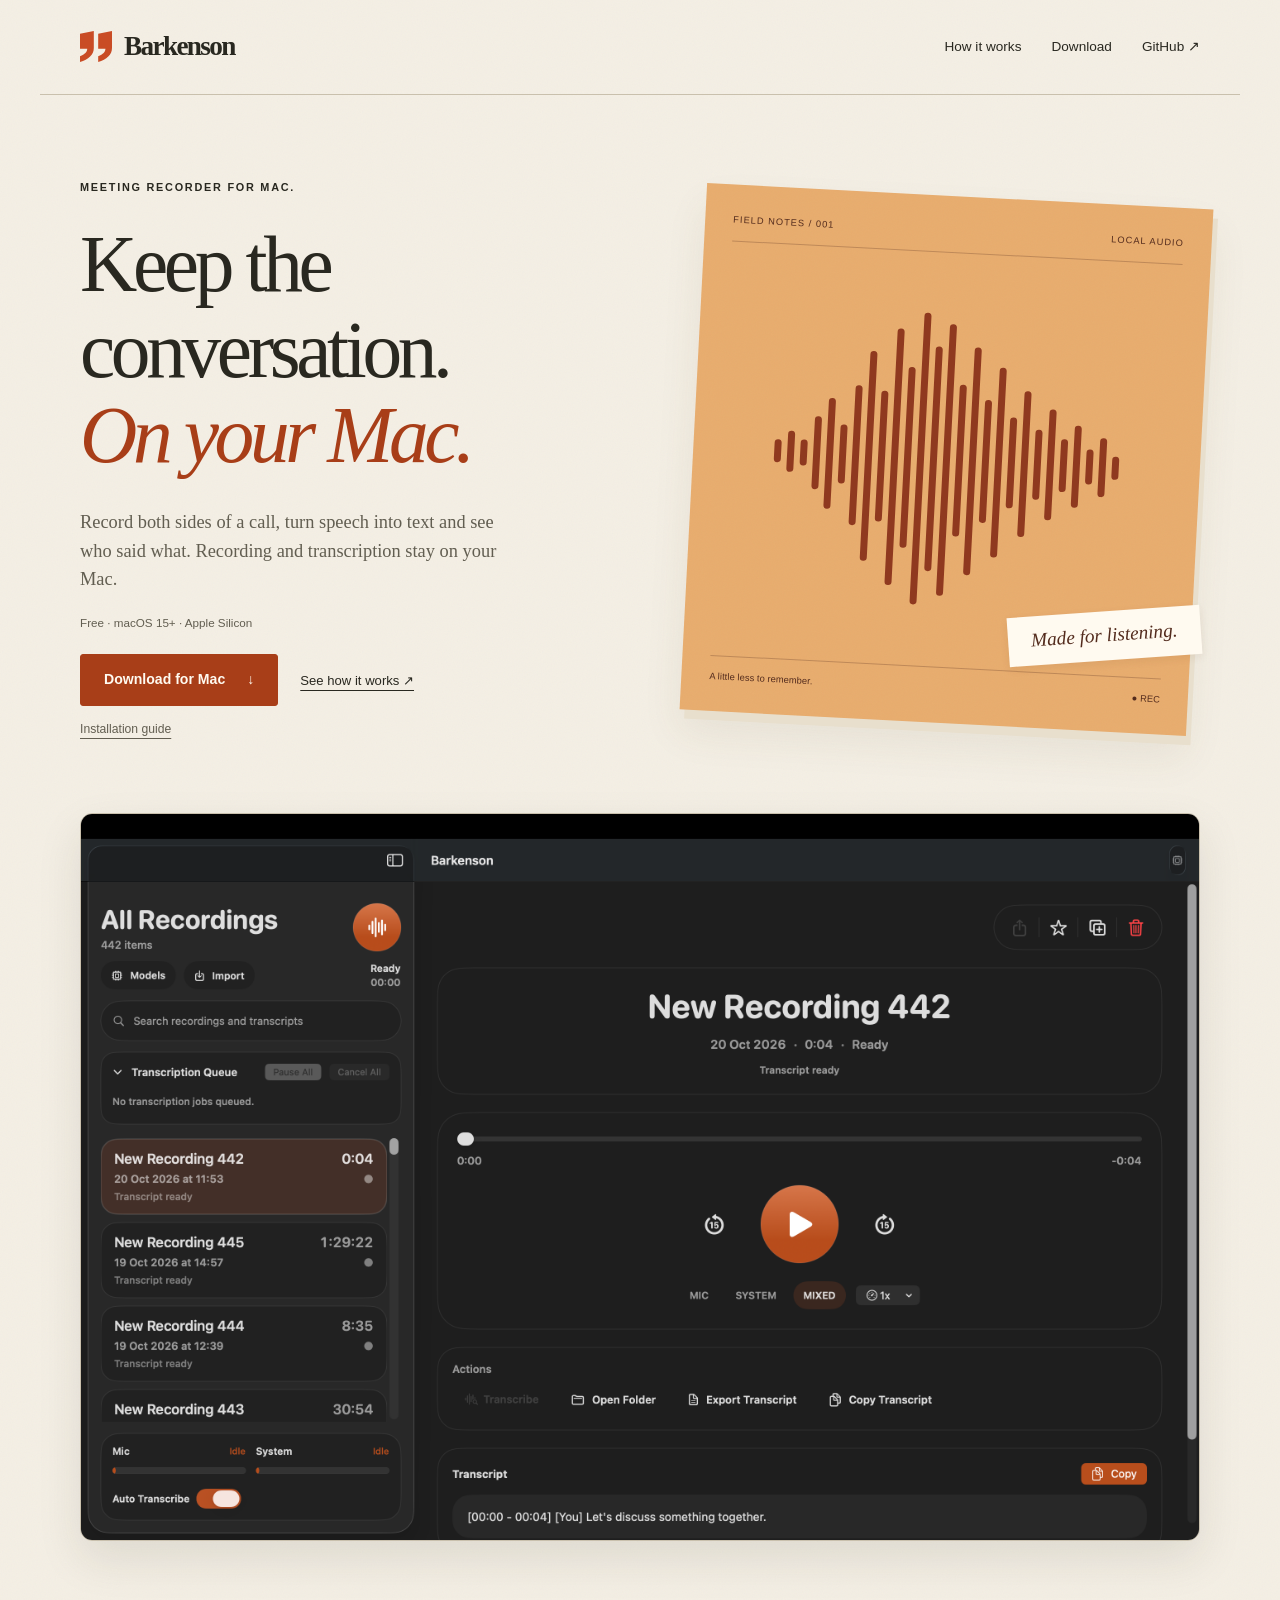
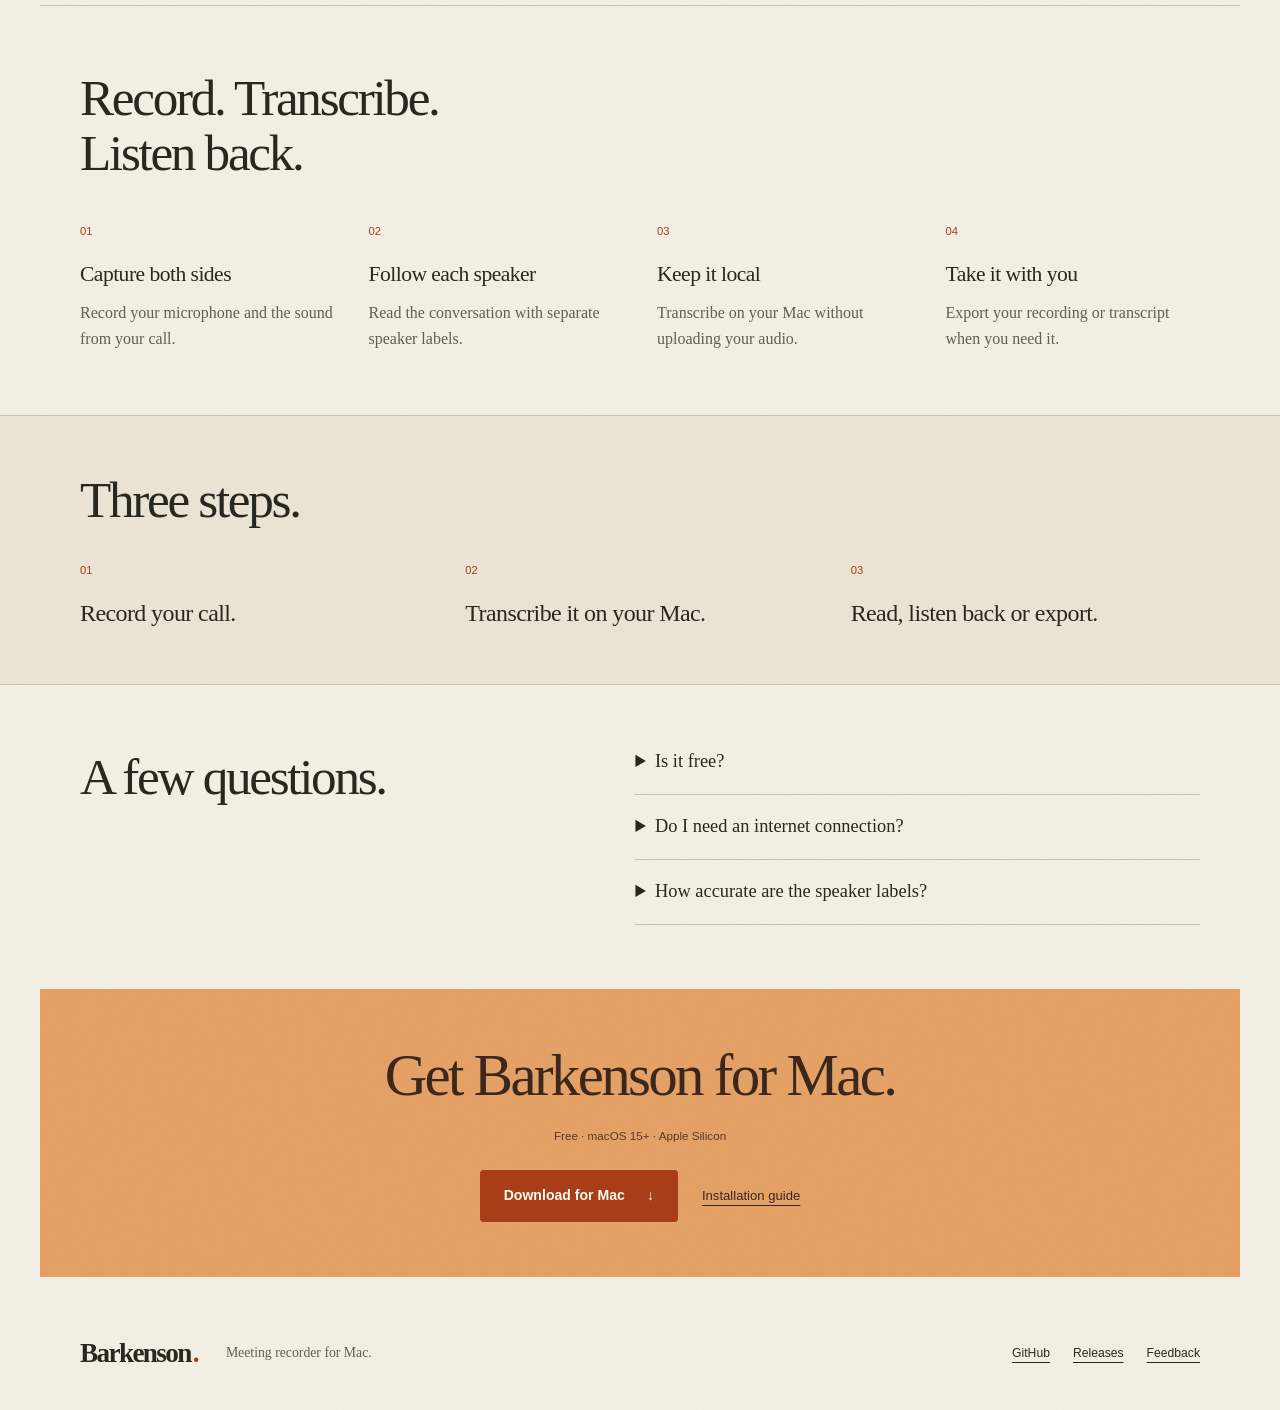
==== commit 435101cf: "feat: show owner-supplied Barkenson screenshot below hero" ====
--- a/site/index.html
+++ b/site/index.html
@@ -34,6 +34,11 @@
 <a class="installation-link" href="./installation.html">Installation guide</a></div>
 <div class="sound-print" aria-hidden="true"><div class="print-top"><span>FIELD NOTES / 001</span><span>LOCAL AUDIO</span></div><div class="wave"><i style="--h:8%"></i><i style="--h:14%"></i><i style="--h:9%"></i><i style="--h:25%"></i><i style="--h:38%"></i><i style="--h:20%"></i><i style="--h:48%"></i><i style="--h:72%"></i><i style="--h:45%"></i><i style="--h:88%"></i><i style="--h:62%"></i><i style="--h:100%"></i><i style="--h:77%"></i><i style="--h:93%"></i><i style="--h:52%"></i><i style="--h:78%"></i><i style="--h:42%"></i><i style="--h:65%"></i><i style="--h:31%"></i><i style="--h:50%"></i><i style="--h:24%"></i><i style="--h:38%"></i><i style="--h:18%"></i><i style="--h:28%"></i><i style="--h:12%"></i><i style="--h:20%"></i><i style="--h:8%"></i></div><div class="print-bottom"><span>A little less to remember.</span><span>● REC</span></div><span class="paper-label">Made for listening.</span></div>
 </section>
+<figure class="app-preview wrap">
+<a href="./assets/barkenson-app.png" aria-label="View the full-size Barkenson screenshot">
+<img src="./assets/barkenson-app.png" width="2704" height="1756" loading="lazy" decoding="async" alt="Barkenson showing recordings, audio playback controls and a completed transcript in dark mode.">
+</a>
+</figure>
 <section class="section wrap" id="how-it-works" aria-labelledby="app-title">
 <div class="section-heading"><h2 id="app-title">Record. Transcribe.<br>Listen back.</h2></div>
 <div class="features">
--- a/site/style.css
+++ b/site/style.css
@@ -36,6 +36,9 @@
 .wave { height:62%; display:flex; align-items:center; justify-content:center; gap:6px; }
 .wave i { height:var(--h); width:7px; flex-shrink:1; background:#8f391f; border-radius:9px; }
 .paper-label { position:absolute; right:-9px; bottom:72px; background:var(--cream); padding:9px 23px; transform:rotate(-7deg); font-size:1.2rem; font-style:italic; box-shadow:0 3px 8px #59371714; }
+.app-preview { margin-block:0 64px; }
+.app-preview a { display:block; cursor:zoom-in; border-radius:12px; }
+.app-preview img { display:block; width:100%; height:auto; border:1px solid var(--line); border-radius:12px; box-shadow:0 18px 45px #2928201a; }
 .section { padding-block:64px; }
 .section-heading { margin-bottom:42px; }
 #how-it-works { border-top:1px solid var(--line); }
@@ -93,6 +96,8 @@
   .sound-print { max-width:390px; width:calc(100% - 16px); margin:0 auto 8px; aspect-ratio:1.12; }
   .wave { gap:4px; }
   .wave i { width:6px; }
+  .app-preview { margin-bottom:42px; }
+  .app-preview a,.app-preview img { border-radius:6px; }
   .section { padding-block:48px; }
   .features,.faq,.steps { grid-template-columns:1fr; gap:28px; }
   .features article { border-top:1px solid var(--line); padding-top:20px; }
